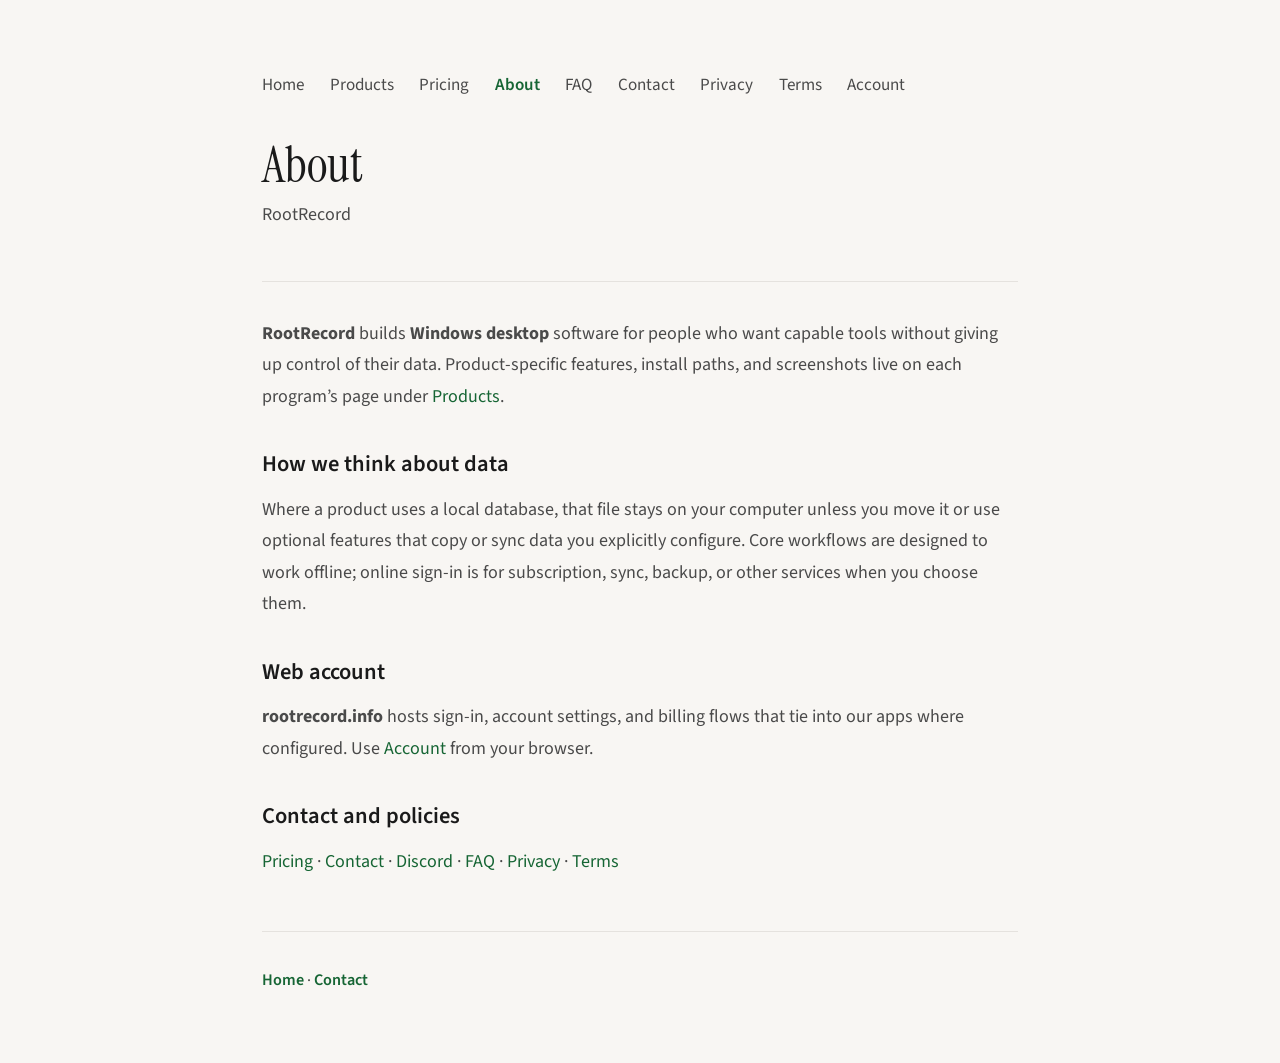
==== about.html @ 9704c674 "Initial commit: Root Record marketing website Made-with: Cursor" ====
﻿<!DOCTYPE html>
<html lang="en">
<head>
  <meta charset="UTF-8">
  <meta name="viewport" content="width=device-width, initial-scale=1.0">
  <title>About — RootRecord</title>
  <meta name="description" content="About RootRecord: local-first Windows desktop software, optional cloud, and rootrecord.info account services.">
  <link rel="preconnect" href="https://fonts.googleapis.com">
  <link rel="preconnect" href="https://fonts.gstatic.com" crossorigin>
  <link href="https://fonts.googleapis.com/css2?family=Instrument+Serif:ital@0;1&family=Source+Sans+3:ital,wght@0,400;0,600;1,400&display=swap" rel="stylesheet">
  <link rel="stylesheet" href="/styles.css">
</head>
<body>
  <div class="page">
    <nav>
      <a href="/">Home</a>
      <a href="/products.html">Products</a>
      <a href="/pricing.html">Pricing</a>
      <a href="/about.html" aria-current="page">About</a>
      <a href="/faq.html">FAQ</a>
      <a href="/contact.html">Contact</a>
      <a href="/privacy.html">Privacy</a>
      <a href="/terms.html">Terms</a>
      <a href="/account.html">Account</a>
    </nav>

    <header>
      <h1>About</h1>
      <p class="tagline">RootRecord</p>
    </header>

    <main>
      <p><strong>RootRecord</strong> builds <strong>Windows desktop</strong> software for people who want capable tools without giving up control of their data. Product-specific features, install paths, and screenshots live on each program’s page under <a href="/products.html">Products</a>.</p>

      <h2>How we think about data</h2>
      <p>Where a product uses a local database, that file stays on your computer unless you move it or use optional features that copy or sync data you explicitly configure. Core workflows are designed to work offline; online sign-in is for subscription, sync, backup, or other services when you choose them.</p>

      <h2>Web account</h2>
      <p><strong>rootrecord.info</strong> hosts sign-in, account settings, and billing flows that tie into our apps where configured. Use <a href="/account.html">Account</a> from your browser.</p>

      <h2>Contact and policies</h2>
      <p><a href="/pricing.html">Pricing</a> · <a href="/contact.html">Contact</a> · <a href="https://discord.gg/CPaDYuFkU" target="_blank" rel="noopener">Discord</a> · <a href="/faq.html">FAQ</a> · <a href="/privacy.html">Privacy</a> · <a href="/terms.html">Terms</a></p>
    </main>

    <footer>
      <a href="/">Home</a> · <a href="/contact.html">Contact</a>
    </footer>
  </div>
</body>
</html>
---- styles.css ----
:root {
  --bg: #f8f6f3;
  --text: #1a1a1a;
  --text-soft: #4a4a4a;
  --accent: #166534;
  --accent-light: #22c55e;
  --line: #e5e2de;
}

* {
  box-sizing: border-box;
}

html {
  font-size: 18px;
  -webkit-font-smoothing: antialiased;
}

body {
  font-family: "Source Sans 3", system-ui, sans-serif;
  background: var(--bg);
  color: var(--text);
  margin: 0;
  min-height: 100vh;
  padding: clamp(2rem, 8vw, 4rem);
}

.page {
  max-width: 42rem;
  margin: 0 auto;
  min-height: 100vh;
  display: flex;
  flex-direction: column;
}

nav {
  margin-bottom: 2rem;
  font-size: 0.95rem;
}

nav a {
  color: var(--text-soft);
  text-decoration: none;
  margin-right: 1.25rem;
}

nav a:hover {
  color: var(--accent);
}

.banner {
  background: var(--accent);
  color: white;
  padding: 1.25rem 1.5rem;
  margin-bottom: 2rem;
  border-radius: 8px;
  font-size: 1.1rem;
  font-weight: 600;
  text-align: center;
}

.banner p {
  margin: 0;
  color: inherit;
}

/* Future: .banner will hold sign in / create account / my account buttons */

header {
  padding-bottom: 2rem;
  border-bottom: 1px solid var(--line);
}

h1 {
  font-family: "Instrument Serif", Georgia, serif;
  font-size: clamp(2rem, 5vw, 2.75rem);
  font-weight: 400;
  margin: 0;
  color: var(--text);
}

.tagline {
  font-size: 1rem;
  color: var(--text-soft);
  margin-top: 0.25rem;
}

main {
  flex: 1;
  padding-top: 2rem;
}

main p, main li {
  font-size: 1rem;
  line-height: 1.75;
  color: var(--text-soft);
  margin: 0 0 1rem;
}

main p:last-child {
  margin-bottom: 0;
}

main ul {
  padding-left: 1.5rem;
  margin: 0 0 1.5rem;
}

main li {
  margin-bottom: 0.5rem;
}

main h2 {
  font-size: 1.25rem;
  font-weight: 600;
  color: var(--text);
  margin: 2rem 0 0.75rem;
}

main h2:first-child {
  margin-top: 0;
}

main h3 {
  font-size: 1.1rem;
  font-weight: 600;
  color: var(--text);
  margin: 1.5rem 0 0.5rem;
}

main a {
  color: var(--accent);
  text-decoration: none;
}

main a:hover {
  color: var(--accent-light);
  text-decoration: underline;
}

main code {
  background: var(--line);
  padding: 0.15rem 0.4rem;
  border-radius: 4px;
  font-size: 0.9em;
}

.highlight {
  color: var(--text);
  font-weight: 600;
}

.lead {
  font-size: 1.05rem;
  color: var(--text-soft);
  margin-bottom: 1.5rem;
}

.card-grid {
  display: grid;
  gap: 1.5rem;
  margin: 2rem 0;
}

@media (min-width: 640px) {
  .card-grid {
    grid-template-columns: 1fr 1fr;
    gap: 1.25rem;
  }
}

.card {
  border: 1px solid var(--line);
  border-radius: 10px;
  padding: 1.25rem 1.35rem;
  background: #fff;
  box-shadow: 0 1px 2px rgba(0, 0, 0, 0.04);
}

.card-hero {
  border-color: var(--accent);
  box-shadow: 0 2px 8px rgba(22, 101, 52, 0.12);
}

.card h2 {
  margin-top: 0;
  font-size: 1.15rem;
}

.card p:last-child {
  margin-bottom: 0;
}

.cta-row {
  display: flex;
  flex-wrap: wrap;
  gap: 0.5rem;
  margin-top: 1rem !important;
  margin-bottom: 0 !important;
}

.btn {
  display: inline-block;
  padding: 0.5rem 1rem;
  border-radius: 6px;
  font-weight: 600;
  font-size: 0.95rem;
  text-decoration: none;
  background: var(--accent);
  color: #fff !important;
  border: none;
}

.btn:hover {
  background: var(--accent-light);
  color: #fff !important;
  text-decoration: none;
}

.btn-secondary {
  background: #fff;
  color: var(--accent) !important;
  border: 2px solid var(--accent);
}

.btn-secondary:hover {
  background: var(--bg);
  color: var(--accent) !important;
  text-decoration: none;
}

/* Optional bright CTA (e.g. external partner links) */
.btn-store {
  background: #0078d4;
  color: #fff !important;
}

.btn-store:hover {
  background: #106ebe;
  color: #fff !important;
}

main .btn:hover {
  text-decoration: none;
}

.note {
  font-size: 0.92rem;
  color: var(--text-soft);
  margin-top: 1rem !important;
  margin-bottom: 0 !important;
}

footer {
  margin-top: 3rem;
  padding-top: 2rem;
  border-top: 1px solid var(--line);
  font-size: 0.9rem;
  color: var(--text-soft);
}

footer a {
  color: var(--accent);
  text-decoration: none;
  font-weight: 600;
}

footer a:hover {
  color: var(--accent-light);
  text-decoration: underline;
}

/* Account portal */
.status {
  min-height: 1.25rem;
  margin-bottom: 1rem;
  font-size: 0.95rem;
}

.status-err {
  color: #b91c1c;
}

.status-warn {
  color: #a16207;
}

.status-ok {
  color: var(--accent);
}

.stack-form {
  display: flex;
  flex-direction: column;
  gap: 0.75rem;
  max-width: 22rem;
  margin-bottom: 2rem;
}

.stack-form label {
  display: flex;
  flex-direction: column;
  gap: 0.35rem;
  font-weight: 600;
  font-size: 0.92rem;
}

.stack-form input {
  font: inherit;
  padding: 0.45rem 0.55rem;
  border: 1px solid var(--line);
  border-radius: 6px;
  background: #fff;
}

.account-grid {
  margin: 1rem 0 1.5rem;
}

.account-row {
  display: grid;
  grid-template-columns: 10rem 1fr;
  gap: 0.5rem 1rem;
  padding: 0.35rem 0;
  border-bottom: 1px solid var(--line);
  font-size: 0.95rem;
}

.account-k {
  color: var(--text-soft);
  font-weight: 600;
}

.account-v {
  word-break: break-all;
}

nav a[aria-current="page"] {
  color: var(--accent);
  font-weight: 600;
}

.breadcrumb {
  font-size: 0.9rem;
  color: var(--text-soft);
  margin: 0 0 0.75rem;
}

.breadcrumb a {
  color: var(--accent);
  text-decoration: none;
  font-weight: 600;
}

.breadcrumb a:hover {
  text-decoration: underline;
}

ul.product-cards {
  list-style: none;
  padding: 0;
  margin: 1.5rem 0 0;
  display: grid;
  gap: 1rem;
}

@media (min-width: 36rem) {
  ul.product-cards {
    grid-template-columns: 1fr 1fr;
  }
}

.product-card {
  display: flex;
  flex-direction: column;
  gap: 0.5rem;
  height: 100%;
  padding: 1.25rem 1.35rem;
  border: 1px solid var(--line);
  border-radius: 8px;
  background: #fff;
  text-decoration: none;
  color: inherit;
  box-shadow: 0 1px 2px rgba(0, 0, 0, 0.04);
  transition: border-color 0.15s ease, box-shadow 0.15s ease;
}

.product-card:hover {
  border-color: var(--accent-light);
  box-shadow: 0 4px 14px rgba(22, 101, 52, 0.12);
  text-decoration: none;
}

a.product-card,
a.product-card:hover {
  color: inherit;
}

.product-card-title {
  font-family: "Instrument Serif", Georgia, serif;
  font-size: 1.35rem;
  font-weight: 400;
  color: var(--text);
}

.product-card-desc {
  font-size: 0.98rem;
  line-height: 1.6;
  color: var(--text-soft);
  flex: 1;
}

.product-card-cta {
  font-size: 0.92rem;
  font-weight: 600;
  color: var(--accent);
  margin-top: 0.25rem;
}

main a.product-card .product-card-title {
  color: var(--text);
}

main a.product-card .product-card-desc {
  color: var(--text-soft);
}

.pricing-grid {
  display: grid;
  gap: 1.25rem;
  margin: 1.75rem 0 2rem;
}

@media (min-width: 48rem) {
  .pricing-grid {
    grid-template-columns: repeat(3, 1fr);
    align-items: stretch;
  }
}

.pricing-card h2 {
  margin-top: 0;
  font-family: "Instrument Serif", Georgia, serif;
  font-weight: 400;
  font-size: 1.5rem;
  color: var(--text);
}

.pricing-price {
  font-size: 1.35rem;
  margin: 0.5rem 0 1rem;
  color: var(--text);
}

.pricing-per {
  font-size: 1rem;
  font-weight: 400;
  color: var(--text-soft);
}

.pricing-card-featured {
  border-color: var(--accent);
  box-shadow: 0 0 0 1px rgba(22, 101, 52, 0.12);
}
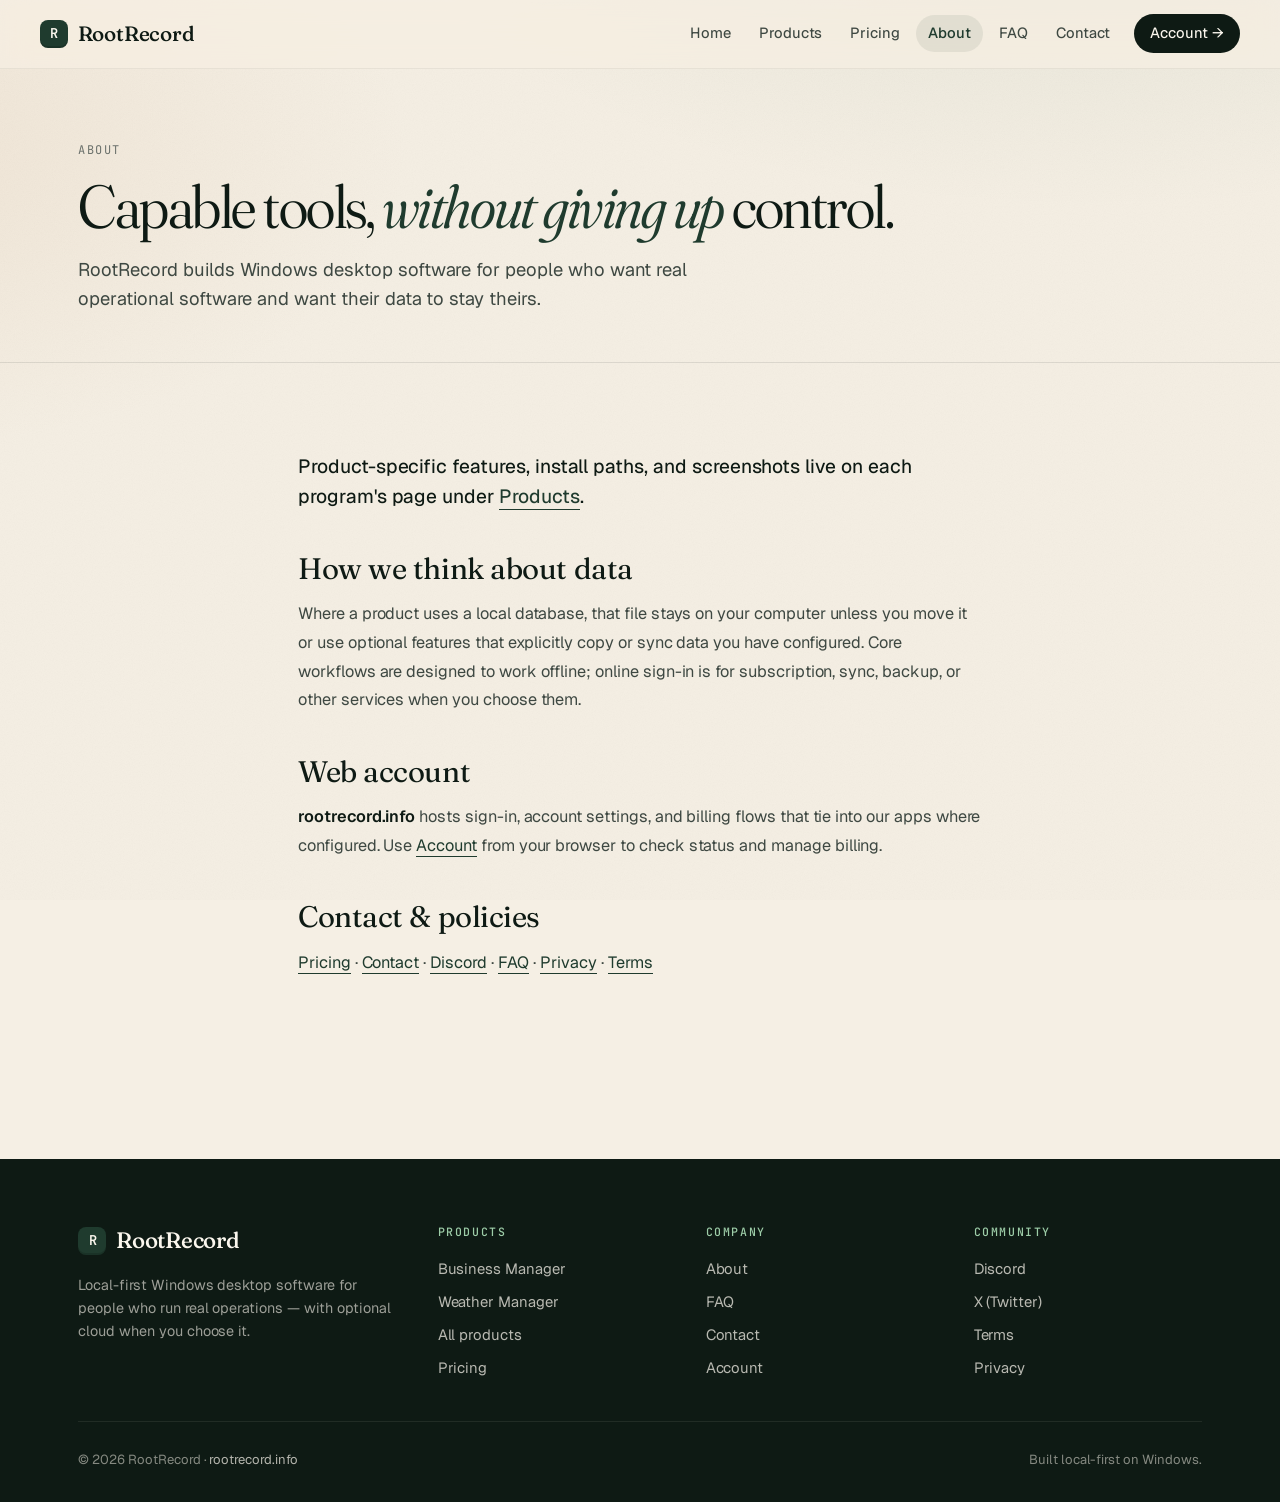
==== commit e6a75ad3: "auto-commit for 39a6867d-e22f-42f5-8e70-38e77617980d" ====
--- a/about.html
+++ b/about.html
@@ -1,4 +1,4 @@
-﻿<!DOCTYPE html>
+<!DOCTYPE html>
 <html lang="en">
 <head>
   <meta charset="UTF-8">
@@ -7,44 +7,72 @@
   <meta name="description" content="About RootRecord: local-first Windows desktop software, optional cloud, and rootrecord.info account services.">
   <link rel="preconnect" href="https://fonts.googleapis.com">
   <link rel="preconnect" href="https://fonts.gstatic.com" crossorigin>
-  <link href="https://fonts.googleapis.com/css2?family=Instrument+Serif:ital@0;1&family=Source+Sans+3:ital,wght@0,400;0,600;1,400&display=swap" rel="stylesheet">
+  <link href="https://fonts.googleapis.com/css2?family=Fraunces:ital,opsz,wght,SOFT@0,9..144,300..600,30..100;1,9..144,300..600,30..100&family=Geist:wght@400;450;500;600&family=JetBrains+Mono:wght@400;500&display=swap" rel="stylesheet">
   <link rel="stylesheet" href="/styles.css">
 </head>
 <body>
-  <div class="page">
-    <nav>
-      <a href="/">Home</a>
-      <a href="/products.html">Products</a>
-      <a href="/pricing.html">Pricing</a>
-      <a href="/about.html" aria-current="page">About</a>
-      <a href="/faq.html">FAQ</a>
-      <a href="/contact.html">Contact</a>
-      <a href="/privacy.html">Privacy</a>
-      <a href="/terms.html">Terms</a>
-      <a href="/account.html">Account</a>
-    </nav>
-
-    <header>
-      <h1>About</h1>
-      <p class="tagline">RootRecord</p>
+  <div class="site">
+    <header class="site-header">
+      <div class="container site-header-inner">
+        <a class="brand" href="/"><span class="brand-mark">R</span>RootRecord</a>
+        <button class="nav-toggle" type="button" aria-label="Toggle navigation" aria-expanded="false" onclick="document.querySelector('.site-nav').classList.toggle('is-open');this.setAttribute('aria-expanded', this.getAttribute('aria-expanded')==='true'?'false':'true');">Menu</button>
+        <nav class="site-nav">
+          <a href="/">Home</a>
+          <a href="/products.html">Products</a>
+          <a href="/pricing.html">Pricing</a>
+          <a href="/about.html" aria-current="page">About</a>
+          <a href="/faq.html">FAQ</a>
+          <a href="/contact.html">Contact</a>
+          <a href="/account.html" class="nav-cta">Account →</a>
+        </nav>
+      </div>
     </header>
 
-    <main>
-      <p><strong>RootRecord</strong> builds <strong>Windows desktop</strong> software for people who want capable tools without giving up control of their data. Product-specific features, install paths, and screenshots live on each program’s page under <a href="/products.html">Products</a>.</p>
+    <main class="site-main">
+      <section class="page-header">
+        <div class="container">
+          <div class="page-header-inner">
+            <p class="breadcrumb">About</p>
+            <h1 class="page-title">Capable tools, <em>without giving up</em> control.</h1>
+            <p class="page-lead">RootRecord builds Windows desktop software for people who want real operational software and want their data to stay theirs.</p>
+          </div>
+        </div>
+      </section>
 
-      <h2>How we think about data</h2>
-      <p>Where a product uses a local database, that file stays on your computer unless you move it or use optional features that copy or sync data you explicitly configure. Core workflows are designed to work offline; online sign-in is for subscription, sync, backup, or other services when you choose them.</p>
+      <section class="section">
+        <div class="container-narrow prose">
+          <p class="lead">Product-specific features, install paths, and screenshots live on each program's page under <a href="/products.html">Products</a>.</p>
 
-      <h2>Web account</h2>
-      <p><strong>rootrecord.info</strong> hosts sign-in, account settings, and billing flows that tie into our apps where configured. Use <a href="/account.html">Account</a> from your browser.</p>
+          <h2>How we think about data</h2>
+          <p>Where a product uses a local database, that file stays on your computer unless you move it or use optional features that explicitly copy or sync data you have configured. Core workflows are designed to work offline; online sign-in is for subscription, sync, backup, or other services when you choose them.</p>
 
-      <h2>Contact and policies</h2>
-      <p><a href="/pricing.html">Pricing</a> · <a href="/contact.html">Contact</a> · <a href="https://discord.gg/CPaDYuFkU" target="_blank" rel="noopener">Discord</a> · <a href="/faq.html">FAQ</a> · <a href="/privacy.html">Privacy</a> · <a href="/terms.html">Terms</a></p>
+          <h2>Web account</h2>
+          <p><strong>rootrecord.info</strong> hosts sign-in, account settings, and billing flows that tie into our apps where configured. Use <a href="/account.html">Account</a> from your browser to check status and manage billing.</p>
+
+          <h2>Contact &amp; policies</h2>
+          <p><a href="/pricing.html">Pricing</a> · <a href="/contact.html">Contact</a> · <a href="https://discord.gg/CPaDYuFkU" target="_blank" rel="noopener">Discord</a> · <a href="/faq.html">FAQ</a> · <a href="/privacy.html">Privacy</a> · <a href="/terms.html">Terms</a></p>
+        </div>
+      </section>
     </main>
 
-    <footer>
-      <a href="/">Home</a> · <a href="/contact.html">Contact</a>
+    <footer class="site-footer">
+      <div class="container">
+        <div class="footer-grid">
+          <div class="footer-brand">
+            <a class="brand" href="/"><span class="brand-mark">R</span>RootRecord</a>
+            <p>Local-first Windows desktop software for people who run real operations — with optional cloud when you choose it.</p>
+          </div>
+          <div class="footer-col"><h4>Products</h4><ul><li><a href="/rootrecord-business-manager.html">Business Manager</a></li><li><a href="/rootrecord-weather-manager.html">Weather Manager</a></li><li><a href="/products.html">All products</a></li><li><a href="/pricing.html">Pricing</a></li></ul></div>
+          <div class="footer-col"><h4>Company</h4><ul><li><a href="/about.html">About</a></li><li><a href="/faq.html">FAQ</a></li><li><a href="/contact.html">Contact</a></li><li><a href="/account.html">Account</a></li></ul></div>
+          <div class="footer-col"><h4>Community</h4><ul><li><a href="https://discord.gg/CPaDYuFkU" target="_blank" rel="noopener">Discord</a></li><li><a href="https://x.com/RootRecord" target="_blank" rel="noopener">X (Twitter)</a></li><li><a href="/terms.html">Terms</a></li><li><a href="/privacy.html">Privacy</a></li></ul></div>
+        </div>
+        <div class="footer-bottom">
+          <span>© <span id="yr">2026</span> RootRecord · <a href="https://rootrecord.info/">rootrecord.info</a></span>
+          <span>Built local-first on Windows.</span>
+        </div>
+      </div>
     </footer>
   </div>
+  <script>document.getElementById('yr').textContent=new Date().getFullYear();</script>
 </body>
 </html>
--- a/styles.css
+++ b/styles.css
@@ -1,464 +1,1476 @@
+/* ==========================================================================
+   RootRecord — Modern Design System
+   Editorial + premium SaaS aesthetic. Warm cream + deep forest green.
+   ========================================================================== */
+
 :root {
-  --bg: #f8f6f3;
-  --text: #1a1a1a;
-  --text-soft: #4a4a4a;
-  --accent: #166534;
-  --accent-light: #22c55e;
-  --line: #e5e2de;
-}
-
-* {
-  box-sizing: border-box;
-}
+  /* Palette */
+  --paper: #F5EFE4;
+  --paper-2: #FBF7EE;
+  --paper-3: #EFE7D7;
+  --ink: #0E1A14;
+  --ink-soft: #3E4842;
+  --ink-muted: #6B716C;
+  --moss: #1F3B2E;
+  --moss-deep: #11251C;
+  --moss-bright: #4A7B5D;
+  --moss-glow: #9DCDA8;
+  --sand: #C89B6F;
+  --terracotta: #C4572A;
+  --line: rgba(14, 26, 20, 0.10);
+  --line-soft: rgba(14, 26, 20, 0.06);
+
+  /* Depth */
+  --shadow-xs: 0 1px 2px rgba(14, 26, 20, 0.04);
+  --shadow-sm: 0 2px 6px rgba(14, 26, 20, 0.06), 0 1px 2px rgba(14, 26, 20, 0.04);
+  --shadow-md: 0 10px 30px -12px rgba(14, 26, 20, 0.18), 0 2px 6px rgba(14, 26, 20, 0.06);
+  --shadow-lg: 0 30px 60px -20px rgba(14, 26, 20, 0.25), 0 8px 20px -8px rgba(14, 26, 20, 0.10);
+
+  /* Radius */
+  --r-sm: 6px;
+  --r-md: 10px;
+  --r-lg: 16px;
+  --r-xl: 22px;
+  --r-pill: 999px;
+
+  /* Type */
+  --font-display: "Fraunces", "Instrument Serif", Georgia, "Times New Roman", serif;
+  --font-sans: "Geist", "Inter", -apple-system, BlinkMacSystemFont, "Segoe UI", system-ui, sans-serif;
+  --font-mono: "JetBrains Mono", "SF Mono", Menlo, Consolas, monospace;
+
+  /* Motion */
+  --ease-out: cubic-bezier(0.16, 1, 0.3, 1);
+  --ease-in-out: cubic-bezier(0.65, 0, 0.35, 1);
+}
+
+*, *::before, *::after { box-sizing: border-box; }
 
 html {
-  font-size: 18px;
+  font-size: 16px;
   -webkit-font-smoothing: antialiased;
+  -moz-osx-font-smoothing: grayscale;
+  scroll-behavior: smooth;
+  text-rendering: optimizeLegibility;
 }
 
 body {
-  font-family: "Source Sans 3", system-ui, sans-serif;
-  background: var(--bg);
-  color: var(--text);
   margin: 0;
+  font-family: var(--font-sans);
+  font-feature-settings: "ss01", "cv11";
+  color: var(--ink);
+  background: var(--paper);
+  background-image:
+    radial-gradient(1200px 600px at 85% -10%, rgba(74, 123, 93, 0.10), transparent 60%),
+    radial-gradient(900px 500px at -10% 10%, rgba(200, 155, 111, 0.12), transparent 60%);
   min-height: 100vh;
-  padding: clamp(2rem, 8vw, 4rem);
-}
-
-.page {
-  max-width: 42rem;
+  line-height: 1.55;
+  letter-spacing: -0.003em;
+  overflow-x: hidden;
+}
+
+/* Grain overlay */
+body::before {
+  content: "";
+  position: fixed;
+  inset: 0;
+  pointer-events: none;
+  z-index: 1;
+  opacity: 0.35;
+  mix-blend-mode: multiply;
+  background-image: url("data:image/svg+xml;utf8,<svg xmlns='http://www.w3.org/2000/svg' width='180' height='180'><filter id='n'><feTurbulence type='fractalNoise' baseFrequency='0.9' numOctaves='2' stitchTiles='stitch'/><feColorMatrix values='0 0 0 0 0.08  0 0 0 0 0.10  0 0 0 0 0.08  0 0 0 0.08 0'/></filter><rect width='100%' height='100%' filter='url(%23n)'/></svg>");
+}
+
+::selection { background: var(--moss); color: var(--paper-2); }
+
+/* Links (default reading) */
+a { color: inherit; }
+
+/* ============================================== LAYOUT */
+
+.site {
+  position: relative;
+  z-index: 2;
+  min-height: 100vh;
+  display: flex;
+  flex-direction: column;
+}
+
+.container {
+  width: 100%;
+  max-width: 1200px;
   margin: 0 auto;
-  min-height: 100vh;
-  display: flex;
-  flex-direction: column;
-}
-
-nav {
+  padding: 0 clamp(1.25rem, 3vw, 2.5rem);
+}
+
+.container-narrow {
+  width: 100%;
+  max-width: 760px;
+  margin: 0 auto;
+  padding: 0 clamp(1.25rem, 3vw, 2rem);
+}
+
+/* ============================================== HEADER / NAV */
+
+.site-header {
+  position: sticky;
+  top: 0;
+  z-index: 30;
+  background: rgba(245, 239, 228, 0.72);
+  backdrop-filter: saturate(140%) blur(14px);
+  -webkit-backdrop-filter: saturate(140%) blur(14px);
+  border-bottom: 1px solid var(--line-soft);
+}
+
+.site-header-inner {
+  display: flex;
+  align-items: center;
+  justify-content: space-between;
+  gap: 2rem;
+  padding: 0.9rem 0;
+}
+
+.brand {
+  display: inline-flex;
+  align-items: center;
+  gap: 0.6rem;
+  text-decoration: none;
+  color: var(--ink);
+  font-family: var(--font-display);
+  font-size: 1.3rem;
+  font-weight: 500;
+  letter-spacing: -0.01em;
+  font-variation-settings: "opsz" 20, "SOFT" 40;
+}
+
+.brand-mark {
+  width: 28px;
+  height: 28px;
+  border-radius: 8px;
+  background: var(--moss);
+  color: var(--paper-2);
+  display: grid;
+  place-items: center;
+  font-family: var(--font-mono);
+  font-size: 0.85rem;
+  font-weight: 600;
+  box-shadow: inset 0 -2px 0 rgba(0,0,0,0.15);
+  transition: transform .3s var(--ease-out), background .3s ease;
+}
+
+.brand:hover .brand-mark {
+  transform: rotate(-6deg) scale(1.05);
+  background: var(--moss-deep);
+}
+
+.site-nav {
+  display: flex;
+  align-items: center;
+  gap: 0.25rem;
+  flex-wrap: wrap;
+}
+
+.site-nav a {
+  position: relative;
+  color: var(--ink-soft);
+  text-decoration: none;
+  font-size: 0.92rem;
+  font-weight: 450;
+  padding: 0.45rem 0.75rem;
+  border-radius: var(--r-pill);
+  transition: color .2s ease, background .2s ease;
+}
+
+.site-nav a:hover { color: var(--ink); background: rgba(14, 26, 20, 0.04); }
+
+.site-nav a[aria-current="page"] {
+  color: var(--moss);
+  background: rgba(31, 59, 46, 0.08);
+  font-weight: 500;
+}
+
+.nav-cta {
+  margin-left: 0.5rem;
+  padding: 0.5rem 1rem !important;
+  background: var(--ink) !important;
+  color: var(--paper-2) !important;
+  border-radius: var(--r-pill);
+}
+
+.nav-cta:hover { background: var(--moss) !important; color: var(--paper-2) !important; }
+
+.nav-toggle {
+  display: none;
+  background: transparent;
+  border: 1px solid var(--line);
+  border-radius: var(--r-pill);
+  padding: 0.45rem 0.9rem;
+  font-family: var(--font-sans);
+  font-size: 0.85rem;
+  cursor: pointer;
+  color: var(--ink);
+}
+
+@media (max-width: 880px) {
+  .site-nav { display: none; }
+  .site-nav.is-open {
+    display: flex;
+    flex-direction: column;
+    align-items: stretch;
+    position: absolute;
+    left: 1rem; right: 1rem; top: calc(100% + 0.25rem);
+    background: var(--paper-2);
+    border: 1px solid var(--line);
+    border-radius: var(--r-lg);
+    padding: 0.75rem;
+    box-shadow: var(--shadow-md);
+    gap: 0.15rem;
+  }
+  .nav-toggle { display: inline-flex; align-items: center; gap: 0.4rem; }
+}
+
+/* ============================================== MAIN */
+
+.site-main { flex: 1; position: relative; }
+
+section { position: relative; }
+
+/* ============================================== HERO (home) */
+
+.hero {
+  padding: clamp(3.5rem, 9vw, 7rem) 0 clamp(3rem, 7vw, 5rem);
+  position: relative;
+}
+
+.hero-grid {
+  display: grid;
+  grid-template-columns: minmax(0, 1.15fr) minmax(0, 1fr);
+  gap: clamp(2rem, 5vw, 4rem);
+  align-items: center;
+}
+
+@media (max-width: 980px) {
+  .hero-grid { grid-template-columns: 1fr; }
+}
+
+.eyebrow {
+  display: inline-flex;
+  align-items: center;
+  gap: 0.5rem;
+  font-family: var(--font-mono);
+  font-size: 0.72rem;
+  font-weight: 500;
+  text-transform: uppercase;
+  letter-spacing: 0.12em;
+  color: var(--moss);
+  background: rgba(31, 59, 46, 0.08);
+  padding: 0.4rem 0.8rem;
+  border-radius: var(--r-pill);
+  border: 1px solid rgba(31, 59, 46, 0.15);
+  margin-bottom: 1.5rem;
+}
+
+.eyebrow::before {
+  content: "";
+  width: 6px; height: 6px; border-radius: 50%;
+  background: var(--moss-bright);
+  box-shadow: 0 0 0 3px rgba(74, 123, 93, 0.25);
+  animation: pulse 2.4s ease-in-out infinite;
+}
+
+@keyframes pulse {
+  0%, 100% { box-shadow: 0 0 0 3px rgba(74, 123, 93, 0.25); }
+  50% { box-shadow: 0 0 0 6px rgba(74, 123, 93, 0.08); }
+}
+
+.hero-title {
+  font-family: var(--font-display);
+  font-weight: 350;
+  font-size: clamp(2.5rem, 6vw, 4.75rem);
+  line-height: 1.02;
+  letter-spacing: -0.025em;
+  margin: 0 0 1.25rem;
+  color: var(--ink);
+  font-variation-settings: "opsz" 144, "SOFT" 30;
+}
+
+.hero-title em {
+  font-style: italic;
+  color: var(--moss);
+  font-variation-settings: "opsz" 144, "SOFT" 100;
+}
+
+.hero-lead {
+  font-size: clamp(1.05rem, 1.4vw, 1.2rem);
+  color: var(--ink-soft);
+  line-height: 1.6;
+  max-width: 38ch;
+  margin: 0 0 2rem;
+}
+
+.hero-ctas {
+  display: flex;
+  flex-wrap: wrap;
+  gap: 0.75rem;
+  align-items: center;
   margin-bottom: 2rem;
-  font-size: 0.95rem;
-}
-
-nav a {
-  color: var(--text-soft);
-  text-decoration: none;
-  margin-right: 1.25rem;
-}
-
-nav a:hover {
-  color: var(--accent);
-}
-
-.banner {
-  background: var(--accent);
-  color: white;
-  padding: 1.25rem 1.5rem;
-  margin-bottom: 2rem;
-  border-radius: 8px;
-  font-size: 1.1rem;
-  font-weight: 600;
-  text-align: center;
-}
-
-.banner p {
-  margin: 0;
-  color: inherit;
-}
-
-/* Future: .banner will hold sign in / create account / my account buttons */
-
-header {
-  padding-bottom: 2rem;
-  border-bottom: 1px solid var(--line);
-}
-
-h1 {
-  font-family: "Instrument Serif", Georgia, serif;
-  font-size: clamp(2rem, 5vw, 2.75rem);
-  font-weight: 400;
-  margin: 0;
-  color: var(--text);
-}
-
-.tagline {
-  font-size: 1rem;
-  color: var(--text-soft);
-  margin-top: 0.25rem;
-}
-
-main {
-  flex: 1;
-  padding-top: 2rem;
-}
-
-main p, main li {
-  font-size: 1rem;
-  line-height: 1.75;
-  color: var(--text-soft);
-  margin: 0 0 1rem;
-}
-
-main p:last-child {
-  margin-bottom: 0;
-}
-
-main ul {
-  padding-left: 1.5rem;
-  margin: 0 0 1.5rem;
-}
-
-main li {
-  margin-bottom: 0.5rem;
-}
-
-main h2 {
-  font-size: 1.25rem;
-  font-weight: 600;
-  color: var(--text);
-  margin: 2rem 0 0.75rem;
-}
-
-main h2:first-child {
-  margin-top: 0;
-}
-
-main h3 {
-  font-size: 1.1rem;
-  font-weight: 600;
-  color: var(--text);
-  margin: 1.5rem 0 0.5rem;
-}
-
-main a {
-  color: var(--accent);
-  text-decoration: none;
-}
-
-main a:hover {
-  color: var(--accent-light);
-  text-decoration: underline;
-}
-
-main code {
-  background: var(--line);
-  padding: 0.15rem 0.4rem;
-  border-radius: 4px;
-  font-size: 0.9em;
-}
-
-.highlight {
-  color: var(--text);
-  font-weight: 600;
-}
-
-.lead {
-  font-size: 1.05rem;
-  color: var(--text-soft);
-  margin-bottom: 1.5rem;
-}
-
-.card-grid {
-  display: grid;
+}
+
+.hero-meta {
+  display: flex;
+  flex-wrap: wrap;
   gap: 1.5rem;
-  margin: 2rem 0;
-}
-
-@media (min-width: 640px) {
-  .card-grid {
-    grid-template-columns: 1fr 1fr;
-    gap: 1.25rem;
-  }
-}
-
-.card {
-  border: 1px solid var(--line);
-  border-radius: 10px;
-  padding: 1.25rem 1.35rem;
-  background: #fff;
-  box-shadow: 0 1px 2px rgba(0, 0, 0, 0.04);
-}
-
-.card-hero {
-  border-color: var(--accent);
-  box-shadow: 0 2px 8px rgba(22, 101, 52, 0.12);
-}
-
-.card h2 {
-  margin-top: 0;
-  font-size: 1.15rem;
-}
-
-.card p:last-child {
-  margin-bottom: 0;
-}
-
-.cta-row {
-  display: flex;
-  flex-wrap: wrap;
-  gap: 0.5rem;
-  margin-top: 1rem !important;
-  margin-bottom: 0 !important;
-}
-
-.btn {
-  display: inline-block;
-  padding: 0.5rem 1rem;
-  border-radius: 6px;
-  font-weight: 600;
-  font-size: 0.95rem;
-  text-decoration: none;
-  background: var(--accent);
-  color: #fff !important;
-  border: none;
-}
-
-.btn:hover {
-  background: var(--accent-light);
-  color: #fff !important;
-  text-decoration: none;
-}
-
-.btn-secondary {
-  background: #fff;
-  color: var(--accent) !important;
-  border: 2px solid var(--accent);
-}
-
-.btn-secondary:hover {
-  background: var(--bg);
-  color: var(--accent) !important;
-  text-decoration: none;
-}
-
-/* Optional bright CTA (e.g. external partner links) */
-.btn-store {
-  background: #0078d4;
-  color: #fff !important;
-}
-
-.btn-store:hover {
-  background: #106ebe;
-  color: #fff !important;
-}
-
-main .btn:hover {
-  text-decoration: none;
-}
-
-.note {
-  font-size: 0.92rem;
-  color: var(--text-soft);
-  margin-top: 1rem !important;
-  margin-bottom: 0 !important;
-}
-
-footer {
-  margin-top: 3rem;
+  font-size: 0.85rem;
+  color: var(--ink-muted);
+  margin-top: 2rem;
   padding-top: 2rem;
   border-top: 1px solid var(--line);
+}
+
+.hero-meta-item {
+  display: inline-flex;
+  align-items: center;
+  gap: 0.4rem;
+}
+
+.hero-meta-item::before {
+  content: "";
+  width: 6px; height: 6px;
+  background: var(--moss-bright);
+  border-radius: 50%;
+  flex-shrink: 0;
+}
+
+/* Hero visual — fake "app window" illustration */
+.hero-visual {
+  position: relative;
+  aspect-ratio: 4 / 3.2;
+  border-radius: var(--r-xl);
+  background: linear-gradient(145deg, var(--moss-deep) 0%, var(--moss) 55%, #2a4f3d 100%);
+  box-shadow: var(--shadow-lg);
+  padding: 14px;
+  overflow: hidden;
+  transform: perspective(1200px) rotateY(-6deg) rotateX(4deg);
+  transition: transform .7s var(--ease-out);
+}
+
+.hero-visual:hover { transform: perspective(1200px) rotateY(-2deg) rotateX(1deg); }
+
+.hero-visual::before {
+  content: "";
+  position: absolute;
+  inset: 0;
+  background:
+    radial-gradient(400px 200px at 80% 0%, rgba(157, 205, 168, 0.22), transparent 70%),
+    linear-gradient(180deg, rgba(255,255,255,0.06), transparent 30%);
+  pointer-events: none;
+}
+
+.app-window {
+  position: relative;
+  height: 100%;
+  background: var(--paper-2);
+  border-radius: calc(var(--r-xl) - 8px);
+  overflow: hidden;
+  display: flex;
+  flex-direction: column;
+  box-shadow: 0 2px 0 rgba(255,255,255,0.08) inset, 0 -1px 0 rgba(0,0,0,0.12) inset;
+}
+
+.app-chrome {
+  display: flex;
+  align-items: center;
+  gap: 0.4rem;
+  padding: 0.65rem 0.85rem;
+  background: var(--paper-3);
+  border-bottom: 1px solid var(--line);
+}
+
+.app-dot {
+  width: 10px; height: 10px; border-radius: 50%;
+  background: var(--ink-muted);
+  opacity: 0.45;
+}
+
+.app-dot:nth-child(1) { background: #E67E52; opacity: 0.7; }
+.app-dot:nth-child(2) { background: #D4B567; opacity: 0.7; }
+.app-dot:nth-child(3) { background: var(--moss-bright); opacity: 0.8; }
+
+.app-title {
+  margin-left: 0.6rem;
+  font-family: var(--font-mono);
+  font-size: 0.72rem;
+  color: var(--ink-muted);
+  letter-spacing: 0.02em;
+}
+
+.app-body {
+  flex: 1;
+  display: grid;
+  grid-template-columns: 140px 1fr;
+  min-height: 0;
+}
+
+.app-side {
+  background: var(--paper-3);
+  padding: 0.9rem 0.7rem;
+  border-right: 1px solid var(--line);
+  display: flex;
+  flex-direction: column;
+  gap: 0.45rem;
+  font-size: 0.78rem;
+}
+
+.app-side-item {
+  padding: 0.35rem 0.55rem;
+  color: var(--ink-soft);
+  border-radius: 6px;
+  display: flex;
+  align-items: center;
+  gap: 0.5rem;
+}
+
+.app-side-item.is-active {
+  background: var(--moss);
+  color: var(--paper-2);
+}
+
+.app-side-item::before {
+  content: "";
+  width: 12px; height: 12px;
+  border-radius: 3px;
+  background: currentColor;
+  opacity: 0.25;
+}
+
+.app-main {
+  padding: 1rem 1.1rem;
+  display: flex;
+  flex-direction: column;
+  gap: 0.8rem;
+}
+
+.app-kpi-row {
+  display: grid;
+  grid-template-columns: repeat(3, 1fr);
+  gap: 0.6rem;
+}
+
+.app-kpi {
+  padding: 0.6rem 0.7rem;
+  background: var(--paper);
+  border-radius: 8px;
+  border: 1px solid var(--line);
+}
+
+.app-kpi-label {
+  font-family: var(--font-mono);
+  font-size: 0.6rem;
+  color: var(--ink-muted);
+  text-transform: uppercase;
+  letter-spacing: 0.08em;
+}
+
+.app-kpi-value {
+  font-family: var(--font-display);
+  font-size: 1.15rem;
+  font-weight: 400;
+  color: var(--ink);
+  margin-top: 0.1rem;
+}
+
+.app-chart {
+  flex: 1;
+  position: relative;
+  background: linear-gradient(180deg, var(--paper-2), var(--paper));
+  border-radius: 8px;
+  border: 1px solid var(--line);
+  padding: 0.5rem;
+  display: flex;
+  align-items: end;
+  gap: 4px;
+  min-height: 80px;
+}
+
+.bar {
+  flex: 1;
+  background: linear-gradient(180deg, var(--moss-bright), var(--moss));
+  border-radius: 3px 3px 0 0;
+  opacity: 0.85;
+  transition: height .6s var(--ease-out);
+}
+
+/* Floating badge on hero visual */
+.hero-badge {
+  position: absolute;
+  left: -18px;
+  bottom: 18px;
+  background: var(--paper-2);
+  border: 1px solid var(--line);
+  border-radius: var(--r-md);
+  padding: 0.7rem 0.95rem;
+  box-shadow: var(--shadow-md);
+  display: flex;
+  align-items: center;
+  gap: 0.65rem;
+  font-size: 0.82rem;
+  transform: rotate(-3deg);
+}
+
+.hero-badge-icon {
+  width: 30px; height: 30px;
+  border-radius: 8px;
+  background: var(--moss);
+  color: var(--paper-2);
+  display: grid; place-items: center;
+  font-family: var(--font-mono);
+  font-weight: 600;
   font-size: 0.9rem;
-  color: var(--text-soft);
-}
-
-footer a {
-  color: var(--accent);
+}
+
+.hero-badge strong { color: var(--ink); display: block; font-weight: 500; }
+.hero-badge span { color: var(--ink-muted); font-size: 0.72rem; }
+
+/* ============================================== BUTTONS */
+
+.btn {
+  display: inline-flex;
+  align-items: center;
+  justify-content: center;
+  gap: 0.45rem;
+  padding: 0.75rem 1.35rem;
+  font-family: var(--font-sans);
+  font-size: 0.95rem;
+  font-weight: 500;
+  letter-spacing: -0.005em;
   text-decoration: none;
+  border: 1px solid transparent;
+  border-radius: var(--r-pill);
+  cursor: pointer;
+  transition: transform .25s var(--ease-out), background .25s ease, color .25s ease, box-shadow .25s ease, border-color .25s ease;
+  position: relative;
+}
+
+.btn-primary {
+  background: var(--ink);
+  color: var(--paper-2);
+  box-shadow: 0 1px 0 rgba(255,255,255,0.15) inset, 0 6px 20px -8px rgba(14, 26, 20, 0.5);
+}
+
+.btn-primary:hover {
+  background: var(--moss);
+  transform: translateY(-1px);
+  box-shadow: 0 1px 0 rgba(255,255,255,0.15) inset, 0 10px 28px -10px rgba(31, 59, 46, 0.6);
+}
+
+.btn-secondary {
+  background: transparent;
+  color: var(--ink);
+  border-color: var(--line);
+}
+
+.btn-secondary:hover {
+  background: var(--paper-2);
+  border-color: var(--ink);
+  transform: translateY(-1px);
+}
+
+.btn-moss {
+  background: var(--moss);
+  color: var(--paper-2);
+}
+
+.btn-moss:hover { background: var(--moss-deep); transform: translateY(-1px); }
+
+.btn-ghost {
+  background: transparent;
+  color: var(--moss);
+  padding: 0.5rem 0.75rem;
+}
+
+.btn-ghost:hover { color: var(--ink); }
+
+.btn-arrow::after {
+  content: "→";
+  display: inline-block;
+  transition: transform .3s var(--ease-out);
+}
+
+.btn-arrow:hover::after { transform: translateX(4px); }
+
+.btn-block { width: 100%; }
+
+/* ============================================== SECTION PATTERNS */
+
+.section {
+  padding: clamp(3rem, 7vw, 6rem) 0;
+  position: relative;
+}
+
+.section-header {
+  max-width: 680px;
+  margin: 0 0 clamp(2rem, 4vw, 3.5rem);
+}
+
+.section-header.is-centered {
+  margin-left: auto;
+  margin-right: auto;
+  text-align: center;
+}
+
+.section-kicker {
+  font-family: var(--font-mono);
+  font-size: 0.72rem;
+  text-transform: uppercase;
+  letter-spacing: 0.14em;
+  color: var(--moss);
+  margin-bottom: 0.85rem;
+  font-weight: 500;
+}
+
+.section-title {
+  font-family: var(--font-display);
+  font-weight: 350;
+  font-size: clamp(2rem, 3.8vw, 3.1rem);
+  line-height: 1.08;
+  letter-spacing: -0.02em;
+  margin: 0 0 1rem;
+  color: var(--ink);
+  font-variation-settings: "opsz" 144, "SOFT" 50;
+}
+
+.section-title em { font-style: italic; color: var(--moss); }
+
+.section-lead {
+  font-size: 1.08rem;
+  color: var(--ink-soft);
+  line-height: 1.6;
+  margin: 0;
+  max-width: 60ch;
+}
+
+.is-centered .section-lead { margin-left: auto; margin-right: auto; }
+
+/* ============================================== FEATURE GRID */
+
+.features {
+  display: grid;
+  grid-template-columns: repeat(auto-fit, minmax(260px, 1fr));
+  gap: 1.25rem;
+}
+
+.feature {
+  padding: 1.75rem;
+  background: var(--paper-2);
+  border: 1px solid var(--line);
+  border-radius: var(--r-lg);
+  transition: transform .35s var(--ease-out), border-color .3s ease, box-shadow .35s ease;
+  position: relative;
+  overflow: hidden;
+}
+
+.feature::after {
+  content: "";
+  position: absolute;
+  inset: auto -30% -60% auto;
+  width: 200px; height: 200px;
+  border-radius: 50%;
+  background: radial-gradient(closest-side, rgba(74, 123, 93, 0.10), transparent 70%);
+  opacity: 0;
+  transition: opacity .4s ease;
+  pointer-events: none;
+}
+
+.feature:hover {
+  transform: translateY(-4px);
+  border-color: var(--moss-bright);
+  box-shadow: var(--shadow-md);
+}
+
+.feature:hover::after { opacity: 1; }
+
+.feature-icon {
+  width: 44px; height: 44px;
+  border-radius: 12px;
+  background: var(--ink);
+  color: var(--moss-glow);
+  display: grid; place-items: center;
+  margin-bottom: 1.2rem;
+  font-family: var(--font-mono);
   font-weight: 600;
-}
-
-footer a:hover {
-  color: var(--accent-light);
-  text-decoration: underline;
-}
-
-/* Account portal */
+  font-size: 1rem;
+  box-shadow: inset 0 -2px 0 rgba(0,0,0,0.25);
+}
+
+.feature h3 {
+  font-family: var(--font-display);
+  font-size: 1.3rem;
+  font-weight: 450;
+  letter-spacing: -0.01em;
+  margin: 0 0 0.5rem;
+  color: var(--ink);
+}
+
+.feature p {
+  margin: 0;
+  color: var(--ink-soft);
+  font-size: 0.95rem;
+  line-height: 1.6;
+}
+
+/* ============================================== PRODUCT CARDS */
+
+.products-grid {
+  display: grid;
+  grid-template-columns: repeat(auto-fit, minmax(320px, 1fr));
+  gap: 1.5rem;
+  list-style: none;
+  padding: 0;
+  margin: 0;
+}
+
+.product-card {
+  display: flex;
+  flex-direction: column;
+  gap: 1rem;
+  padding: 2rem;
+  background: var(--paper-2);
+  border: 1px solid var(--line);
+  border-radius: var(--r-lg);
+  text-decoration: none;
+  color: inherit;
+  position: relative;
+  overflow: hidden;
+  transition: transform .4s var(--ease-out), border-color .3s ease, box-shadow .4s ease;
+}
+
+.product-card::before {
+  content: "";
+  position: absolute;
+  top: 0; right: 0;
+  width: 140px; height: 140px;
+  background: radial-gradient(closest-side, rgba(31, 59, 46, 0.15), transparent 70%);
+  transform: translate(40%, -40%);
+  transition: transform .5s var(--ease-out);
+}
+
+.product-card:hover {
+  transform: translateY(-4px);
+  border-color: var(--moss);
+  box-shadow: var(--shadow-md);
+}
+
+.product-card:hover::before { transform: translate(20%, -20%); }
+
+.product-card-tag {
+  font-family: var(--font-mono);
+  font-size: 0.7rem;
+  text-transform: uppercase;
+  letter-spacing: 0.1em;
+  color: var(--moss);
+  font-weight: 500;
+}
+
+.product-card-title {
+  font-family: var(--font-display);
+  font-size: clamp(1.5rem, 2.4vw, 1.9rem);
+  font-weight: 400;
+  letter-spacing: -0.015em;
+  color: var(--ink);
+  margin: 0;
+  line-height: 1.1;
+}
+
+.product-card-desc {
+  font-size: 1rem;
+  color: var(--ink-soft);
+  line-height: 1.6;
+  margin: 0;
+  flex: 1;
+}
+
+.product-card-cta {
+  display: inline-flex;
+  align-items: center;
+  gap: 0.45rem;
+  color: var(--moss);
+  font-weight: 500;
+  font-size: 0.92rem;
+  margin-top: 0.5rem;
+}
+
+.product-card-cta::after {
+  content: "→";
+  transition: transform .3s var(--ease-out);
+}
+
+.product-card:hover .product-card-cta::after { transform: translateX(4px); }
+
+/* ============================================== PRICING */
+
+.pricing-grid {
+  display: grid;
+  grid-template-columns: repeat(auto-fit, minmax(280px, 1fr));
+  gap: 1.25rem;
+  align-items: stretch;
+}
+
+.price-card {
+  display: flex;
+  flex-direction: column;
+  padding: 2rem;
+  background: var(--paper-2);
+  border: 1px solid var(--line);
+  border-radius: var(--r-lg);
+  position: relative;
+  transition: transform .3s var(--ease-out), box-shadow .3s ease;
+}
+
+.price-card:hover { transform: translateY(-3px); box-shadow: var(--shadow-md); }
+
+.price-card.is-featured {
+  background: var(--ink);
+  color: var(--paper-2);
+  border-color: var(--ink);
+  box-shadow: var(--shadow-lg);
+  transform: translateY(-6px);
+}
+
+.price-card.is-featured:hover { transform: translateY(-9px); }
+
+.price-card.is-featured .price-amount { color: var(--paper-2); }
+.price-card.is-featured .price-per { color: rgba(251, 247, 238, 0.65); }
+.price-card.is-featured .price-feature-list li { color: rgba(251, 247, 238, 0.85); }
+.price-card.is-featured .price-note { color: rgba(251, 247, 238, 0.55); }
+
+.price-card-tag {
+  display: inline-flex;
+  align-items: center;
+  gap: 0.35rem;
+  background: var(--moss-bright);
+  color: var(--paper-2);
+  font-family: var(--font-mono);
+  font-size: 0.7rem;
+  text-transform: uppercase;
+  letter-spacing: 0.1em;
+  font-weight: 500;
+  padding: 0.3rem 0.7rem;
+  border-radius: var(--r-pill);
+  position: absolute;
+  top: -11px;
+  left: 2rem;
+}
+
+.price-name {
+  font-family: var(--font-display);
+  font-size: 1.6rem;
+  font-weight: 400;
+  margin: 0 0 0.25rem;
+  letter-spacing: -0.01em;
+}
+
+.price-desc {
+  font-size: 0.9rem;
+  color: var(--ink-muted);
+  margin: 0 0 1.5rem;
+  min-height: 2.5em;
+}
+
+.price-card.is-featured .price-desc { color: rgba(251, 247, 238, 0.7); }
+
+.price-amount-row {
+  display: flex;
+  align-items: baseline;
+  gap: 0.4rem;
+  margin-bottom: 1.5rem;
+  padding-bottom: 1.5rem;
+  border-bottom: 1px solid var(--line);
+}
+
+.price-card.is-featured .price-amount-row { border-color: rgba(251, 247, 238, 0.15); }
+
+.price-amount {
+  font-family: var(--font-display);
+  font-weight: 350;
+  font-size: 3rem;
+  line-height: 1;
+  color: var(--ink);
+  letter-spacing: -0.02em;
+}
+
+.price-per {
+  font-size: 0.9rem;
+  color: var(--ink-muted);
+  font-weight: 450;
+}
+
+.price-feature-list {
+  list-style: none;
+  padding: 0;
+  margin: 0 0 1.75rem;
+  display: flex;
+  flex-direction: column;
+  gap: 0.6rem;
+  flex: 1;
+}
+
+.price-feature-list li {
+  position: relative;
+  padding-left: 1.6rem;
+  font-size: 0.93rem;
+  color: var(--ink-soft);
+  line-height: 1.5;
+}
+
+.price-feature-list li::before {
+  content: "";
+  position: absolute;
+  left: 0; top: 0.35rem;
+  width: 14px; height: 14px;
+  border-radius: 50%;
+  background: var(--moss-bright);
+  background-image: url("data:image/svg+xml;utf8,<svg xmlns='http://www.w3.org/2000/svg' viewBox='0 0 16 16' fill='none' stroke='%23FBF7EE' stroke-width='2.5' stroke-linecap='round' stroke-linejoin='round'><polyline points='3.5 8.5 6.5 11.5 12.5 5'/></svg>");
+  background-size: contain;
+}
+
+.price-note {
+  font-size: 0.82rem;
+  color: var(--ink-muted);
+  margin: 1rem 0 0;
+  line-height: 1.5;
+}
+
+/* ============================================== GENERAL CONTENT (long-form) */
+
+.prose { max-width: 68ch; }
+
+.prose-center { max-width: 68ch; margin: 0 auto; }
+
+.prose h2 {
+  font-family: var(--font-display);
+  font-weight: 400;
+  font-size: clamp(1.5rem, 2.4vw, 1.85rem);
+  letter-spacing: -0.015em;
+  color: var(--ink);
+  margin: 2.5rem 0 0.9rem;
+  line-height: 1.15;
+}
+
+.prose h3 {
+  font-family: var(--font-display);
+  font-weight: 450;
+  font-size: 1.22rem;
+  color: var(--ink);
+  margin: 1.75rem 0 0.5rem;
+}
+
+.prose h2:first-child, .prose h3:first-child { margin-top: 0; }
+
+.prose p, .prose li {
+  font-size: 1.02rem;
+  line-height: 1.75;
+  color: var(--ink-soft);
+  margin: 0 0 1rem;
+}
+
+.prose strong { color: var(--ink); font-weight: 600; }
+
+.prose ul, .prose ol { padding-left: 1.4rem; margin: 0 0 1.25rem; }
+.prose li { margin-bottom: 0.4rem; }
+
+.prose a {
+  color: var(--moss);
+  text-decoration: none;
+  background-image: linear-gradient(currentColor, currentColor);
+  background-size: 100% 1px;
+  background-repeat: no-repeat;
+  background-position: 0 100%;
+  transition: color .2s ease, background-size .3s var(--ease-out);
+  padding-bottom: 1px;
+}
+
+.prose a:hover { color: var(--ink); }
+
+.prose code {
+  font-family: var(--font-mono);
+  font-size: 0.88em;
+  background: var(--paper-3);
+  padding: 0.14rem 0.4rem;
+  border-radius: 4px;
+  border: 1px solid var(--line-soft);
+}
+
+.prose .lead {
+  font-size: 1.2rem;
+  color: var(--ink);
+  line-height: 1.55;
+  margin-bottom: 2rem;
+  font-weight: 450;
+}
+
+/* ============================================== PAGE HEADER (internal) */
+
+.page-header {
+  padding: clamp(3rem, 6vw, 4.5rem) 0 clamp(2rem, 4vw, 3rem);
+  border-bottom: 1px solid var(--line);
+  position: relative;
+}
+
+.page-header-inner { max-width: 820px; }
+
+.breadcrumb {
+  font-family: var(--font-mono);
+  font-size: 0.75rem;
+  text-transform: uppercase;
+  letter-spacing: 0.12em;
+  color: var(--ink-muted);
+  margin: 0 0 1rem;
+}
+
+.breadcrumb a {
+  color: var(--moss);
+  text-decoration: none;
+  font-weight: 500;
+}
+
+.breadcrumb a:hover { color: var(--ink); }
+
+.page-title {
+  font-family: var(--font-display);
+  font-weight: 350;
+  font-size: clamp(2.2rem, 5vw, 3.8rem);
+  line-height: 1.05;
+  letter-spacing: -0.025em;
+  margin: 0 0 1rem;
+  color: var(--ink);
+  font-variation-settings: "opsz" 144, "SOFT" 40;
+}
+
+.page-title em { font-style: italic; color: var(--moss); }
+
+.page-lead {
+  font-size: 1.15rem;
+  color: var(--ink-soft);
+  line-height: 1.6;
+  max-width: 56ch;
+  margin: 0;
+}
+
+/* ============================================== CALLOUT / CARDS */
+
+.callout {
+  padding: 1.75rem;
+  background: var(--paper-2);
+  border: 1px solid var(--line);
+  border-radius: var(--r-lg);
+  margin: 2rem 0;
+}
+
+.callout-hero {
+  background: linear-gradient(145deg, var(--ink) 0%, var(--moss-deep) 100%);
+  color: var(--paper-2);
+  border: none;
+  box-shadow: var(--shadow-md);
+  position: relative;
+  overflow: hidden;
+}
+
+.callout-hero::after {
+  content: "";
+  position: absolute;
+  inset: auto -10% -40% auto;
+  width: 260px; height: 260px;
+  background: radial-gradient(closest-side, rgba(157, 205, 168, 0.25), transparent 70%);
+  pointer-events: none;
+}
+
+.callout-hero h2, .callout-hero h3 { color: var(--paper-2); }
+.callout-hero p { color: rgba(251, 247, 238, 0.8); }
+.callout-hero code {
+  background: rgba(251, 247, 238, 0.08);
+  border-color: rgba(251, 247, 238, 0.12);
+  color: var(--paper-2);
+}
+.callout-hero a { color: var(--moss-glow); }
+.callout-hero a:hover { color: var(--paper-2); }
+
+.cta-row {
+  display: flex;
+  flex-wrap: wrap;
+  gap: 0.75rem;
+  margin: 1.25rem 0 0;
+  align-items: center;
+}
+
+/* ============================================== CTA BIG (home) */
+
+.cta-band {
+  margin: clamp(3rem, 6vw, 5rem) 0 0;
+  padding: clamp(3rem, 6vw, 5rem);
+  background: var(--ink);
+  color: var(--paper-2);
+  border-radius: var(--r-xl);
+  position: relative;
+  overflow: hidden;
+  text-align: center;
+}
+
+.cta-band::before {
+  content: "";
+  position: absolute;
+  inset: 0;
+  background:
+    radial-gradient(600px 300px at 20% 0%, rgba(74, 123, 93, 0.25), transparent 70%),
+    radial-gradient(500px 400px at 100% 100%, rgba(200, 155, 111, 0.15), transparent 70%);
+  pointer-events: none;
+}
+
+.cta-band-title {
+  position: relative;
+  font-family: var(--font-display);
+  font-weight: 350;
+  font-size: clamp(1.8rem, 3.5vw, 2.8rem);
+  line-height: 1.08;
+  letter-spacing: -0.02em;
+  margin: 0 0 1rem;
+  color: var(--paper-2);
+  font-variation-settings: "opsz" 144, "SOFT" 80;
+}
+
+.cta-band-title em { font-style: italic; color: var(--moss-glow); }
+
+.cta-band-lead {
+  position: relative;
+  color: rgba(251, 247, 238, 0.7);
+  font-size: 1.05rem;
+  line-height: 1.6;
+  max-width: 52ch;
+  margin: 0 auto 2rem;
+}
+
+.cta-band .cta-row {
+  position: relative;
+  justify-content: center;
+}
+
+.cta-band .btn-primary {
+  background: var(--paper-2);
+  color: var(--ink);
+}
+
+.cta-band .btn-primary:hover {
+  background: var(--moss-glow);
+  color: var(--ink);
+}
+
+.cta-band .btn-secondary {
+  background: transparent;
+  color: var(--paper-2);
+  border-color: rgba(251, 247, 238, 0.25);
+}
+
+.cta-band .btn-secondary:hover {
+  background: rgba(251, 247, 238, 0.08);
+  border-color: var(--paper-2);
+}
+
+/* ============================================== PRINCIPLES (home row) */
+
+.principles {
+  display: grid;
+  grid-template-columns: repeat(auto-fit, minmax(240px, 1fr));
+  gap: 1.25rem;
+  padding: 2rem 0;
+  border-top: 1px solid var(--line);
+  border-bottom: 1px solid var(--line);
+  margin: clamp(3rem, 5vw, 4rem) 0;
+}
+
+.principle {
+  padding: 0.5rem 0;
+}
+
+.principle-num {
+  font-family: var(--font-mono);
+  font-size: 0.72rem;
+  color: var(--moss);
+  letter-spacing: 0.1em;
+  text-transform: uppercase;
+  margin-bottom: 0.5rem;
+}
+
+.principle h3 {
+  font-family: var(--font-display);
+  font-size: 1.2rem;
+  font-weight: 450;
+  margin: 0 0 0.45rem;
+  color: var(--ink);
+}
+
+.principle p {
+  margin: 0;
+  color: var(--ink-soft);
+  font-size: 0.93rem;
+  line-height: 1.55;
+}
+
+/* ============================================== FAQ ACCORDION style */
+
+.faq-list {
+  display: flex;
+  flex-direction: column;
+  gap: 0.5rem;
+}
+
+.faq-item {
+  border: 1px solid var(--line);
+  border-radius: var(--r-md);
+  padding: 1.25rem 1.5rem;
+  background: var(--paper-2);
+  transition: border-color .25s ease, background .25s ease;
+}
+
+.faq-item:hover { border-color: var(--moss-bright); }
+
+.faq-item h3 {
+  font-family: var(--font-display);
+  font-size: 1.1rem;
+  font-weight: 450;
+  margin: 0 0 0.5rem;
+  color: var(--ink);
+}
+
+.faq-item p {
+  font-size: 0.97rem;
+  color: var(--ink-soft);
+  line-height: 1.65;
+  margin: 0 0 0.5rem;
+}
+.faq-item p:last-child { margin-bottom: 0; }
+
+.faq-section-title {
+  font-family: var(--font-mono);
+  font-size: 0.72rem;
+  text-transform: uppercase;
+  letter-spacing: 0.14em;
+  color: var(--moss);
+  font-weight: 500;
+  margin: 2.5rem 0 1rem;
+}
+
+.faq-section-title:first-child { margin-top: 0; }
+
+/* ============================================== ACCOUNT PAGE */
+
+.account-wrap {
+  max-width: 520px;
+  margin: 0 auto;
+  padding: clamp(2rem, 4vw, 3rem) 0 clamp(3rem, 5vw, 4rem);
+}
+
 .status {
-  min-height: 1.25rem;
-  margin-bottom: 1rem;
-  font-size: 0.95rem;
-}
-
-.status-err {
-  color: #b91c1c;
-}
-
-.status-warn {
-  color: #a16207;
-}
-
-.status-ok {
-  color: var(--accent);
+  min-height: 1.4rem;
+  margin: 0 0 1rem;
+  font-size: 0.92rem;
+  color: var(--ink-muted);
+}
+
+.status-err { color: #B5442A; }
+.status-warn { color: #B07B1F; }
+.status-ok { color: var(--moss-bright); }
+
+.card-plain {
+  padding: 2rem;
+  background: var(--paper-2);
+  border: 1px solid var(--line);
+  border-radius: var(--r-lg);
+  box-shadow: var(--shadow-sm);
+}
+
+.card-plain h2 {
+  font-family: var(--font-display);
+  font-weight: 400;
+  font-size: 1.4rem;
+  letter-spacing: -0.01em;
+  margin: 1.5rem 0 0.9rem;
+  color: var(--ink);
+}
+
+.card-plain h2:first-child { margin-top: 0; }
+
+.card-plain .lead {
+  color: var(--ink-soft);
+  font-size: 1rem;
+  margin: 0 0 1.5rem;
+  line-height: 1.6;
 }
 
 .stack-form {
   display: flex;
   flex-direction: column;
-  gap: 0.75rem;
-  max-width: 22rem;
-  margin-bottom: 2rem;
+  gap: 0.9rem;
+  margin-bottom: 1.5rem;
 }
 
 .stack-form label {
   display: flex;
   flex-direction: column;
   gap: 0.35rem;
-  font-weight: 600;
-  font-size: 0.92rem;
+  font-size: 0.85rem;
+  font-weight: 500;
+  color: var(--ink);
 }
 
 .stack-form input {
   font: inherit;
-  padding: 0.45rem 0.55rem;
+  font-size: 0.95rem;
+  padding: 0.7rem 0.9rem;
   border: 1px solid var(--line);
-  border-radius: 6px;
-  background: #fff;
-}
-
-.account-grid {
-  margin: 1rem 0 1.5rem;
-}
+  border-radius: var(--r-md);
+  background: var(--paper);
+  color: var(--ink);
+  transition: border-color .2s ease, box-shadow .2s ease;
+}
+
+.stack-form input:focus {
+  outline: none;
+  border-color: var(--moss);
+  box-shadow: 0 0 0 3px rgba(31, 59, 46, 0.12);
+}
+
+.stack-form button { align-self: flex-start; }
+
+.account-grid { margin: 0 0 1.5rem; }
 
 .account-row {
   display: grid;
   grid-template-columns: 10rem 1fr;
   gap: 0.5rem 1rem;
-  padding: 0.35rem 0;
-  border-bottom: 1px solid var(--line);
-  font-size: 0.95rem;
-}
+  padding: 0.7rem 0;
+  border-bottom: 1px solid var(--line-soft);
+  font-size: 0.93rem;
+}
+
+.account-row:last-child { border-bottom: none; }
 
 .account-k {
-  color: var(--text-soft);
-  font-weight: 600;
-}
-
-.account-v {
-  word-break: break-all;
-}
-
-nav a[aria-current="page"] {
-  color: var(--accent);
-  font-weight: 600;
-}
-
-.breadcrumb {
+  color: var(--ink-muted);
+  font-weight: 500;
+  font-size: 0.82rem;
+  text-transform: uppercase;
+  letter-spacing: 0.06em;
+}
+
+.account-v { word-break: break-word; color: var(--ink); }
+
+.note {
+  font-size: 0.85rem;
+  color: var(--ink-muted);
+  line-height: 1.55;
+  margin: 1rem 0 0;
+}
+
+/* ============================================== FOOTER */
+
+.site-footer {
+  margin-top: clamp(3rem, 6vw, 5rem);
+  padding: clamp(2.5rem, 5vw, 4rem) 0 2rem;
+  background: var(--ink);
+  color: rgba(251, 247, 238, 0.7);
+  position: relative;
+  z-index: 2;
+}
+
+.footer-grid {
+  display: grid;
+  grid-template-columns: 1.4fr 1fr 1fr 1fr;
+  gap: 2.5rem;
+  margin-bottom: 2.5rem;
+}
+
+@media (max-width: 760px) {
+  .footer-grid {
+    grid-template-columns: 1fr 1fr;
+    gap: 2rem;
+  }
+}
+
+.footer-brand .brand {
+  color: var(--paper-2);
+  font-size: 1.4rem;
+  margin-bottom: 1rem;
+}
+
+.footer-brand p {
   font-size: 0.9rem;
-  color: var(--text-soft);
-  margin: 0 0 0.75rem;
-}
-
-.breadcrumb a {
-  color: var(--accent);
-  text-decoration: none;
-  font-weight: 600;
-}
-
-.breadcrumb a:hover {
-  text-decoration: underline;
-}
-
-ul.product-cards {
+  line-height: 1.6;
+  max-width: 32ch;
+  margin: 0 0 1rem;
+  color: rgba(251, 247, 238, 0.6);
+}
+
+.footer-col h4 {
+  font-family: var(--font-mono);
+  font-size: 0.72rem;
+  text-transform: uppercase;
+  letter-spacing: 0.14em;
+  color: var(--moss-glow);
+  margin: 0 0 1rem;
+  font-weight: 500;
+}
+
+.footer-col ul {
   list-style: none;
   padding: 0;
-  margin: 1.5rem 0 0;
-  display: grid;
-  gap: 1rem;
-}
-
-@media (min-width: 36rem) {
-  ul.product-cards {
-    grid-template-columns: 1fr 1fr;
-  }
-}
-
-.product-card {
+  margin: 0;
   display: flex;
   flex-direction: column;
   gap: 0.5rem;
-  height: 100%;
-  padding: 1.25rem 1.35rem;
-  border: 1px solid var(--line);
-  border-radius: 8px;
-  background: #fff;
+}
+
+.footer-col a {
+  color: rgba(251, 247, 238, 0.72);
   text-decoration: none;
-  color: inherit;
-  box-shadow: 0 1px 2px rgba(0, 0, 0, 0.04);
-  transition: border-color 0.15s ease, box-shadow 0.15s ease;
-}
-
-.product-card:hover {
-  border-color: var(--accent-light);
-  box-shadow: 0 4px 14px rgba(22, 101, 52, 0.12);
+  font-size: 0.93rem;
+  transition: color .2s ease;
+}
+
+.footer-col a:hover { color: var(--paper-2); }
+
+.footer-bottom {
+  display: flex;
+  justify-content: space-between;
+  align-items: center;
+  flex-wrap: wrap;
+  gap: 1rem;
+  padding-top: 1.75rem;
+  border-top: 1px solid rgba(251, 247, 238, 0.08);
+  font-size: 0.82rem;
+  color: rgba(251, 247, 238, 0.5);
+}
+
+.footer-bottom a {
+  color: rgba(251, 247, 238, 0.7);
   text-decoration: none;
 }
 
-a.product-card,
-a.product-card:hover {
-  color: inherit;
-}
-
-.product-card-title {
-  font-family: "Instrument Serif", Georgia, serif;
-  font-size: 1.35rem;
-  font-weight: 400;
-  color: var(--text);
-}
-
-.product-card-desc {
-  font-size: 0.98rem;
-  line-height: 1.6;
-  color: var(--text-soft);
-  flex: 1;
-}
-
-.product-card-cta {
-  font-size: 0.92rem;
-  font-weight: 600;
-  color: var(--accent);
-  margin-top: 0.25rem;
-}
-
-main a.product-card .product-card-title {
-  color: var(--text);
-}
-
-main a.product-card .product-card-desc {
-  color: var(--text-soft);
-}
-
-.pricing-grid {
-  display: grid;
-  gap: 1.25rem;
-  margin: 1.75rem 0 2rem;
-}
-
-@media (min-width: 48rem) {
-  .pricing-grid {
-    grid-template-columns: repeat(3, 1fr);
-    align-items: stretch;
+.footer-bottom a:hover { color: var(--paper-2); }
+
+/* ============================================== MOTION (entrance) */
+
+@keyframes fadeUp {
+  from { opacity: 0; transform: translateY(14px); }
+  to { opacity: 1; transform: translateY(0); }
+}
+
+.fade-up { animation: fadeUp .7s var(--ease-out) both; }
+.fade-up.delay-1 { animation-delay: .08s; }
+.fade-up.delay-2 { animation-delay: .16s; }
+.fade-up.delay-3 { animation-delay: .24s; }
+.fade-up.delay-4 { animation-delay: .32s; }
+
+@media (prefers-reduced-motion: reduce) {
+  *, *::before, *::after {
+    animation-duration: .001ms !important;
+    transition-duration: .001ms !important;
   }
 }
-
-.pricing-card h2 {
-  margin-top: 0;
-  font-family: "Instrument Serif", Georgia, serif;
-  font-weight: 400;
-  font-size: 1.5rem;
-  color: var(--text);
-}
-
-.pricing-price {
-  font-size: 1.35rem;
-  margin: 0.5rem 0 1rem;
-  color: var(--text);
-}
-
-.pricing-per {
-  font-size: 1rem;
-  font-weight: 400;
-  color: var(--text-soft);
-}
-
-.pricing-card-featured {
-  border-color: var(--accent);
-  box-shadow: 0 0 0 1px rgba(22, 101, 52, 0.12);
-}
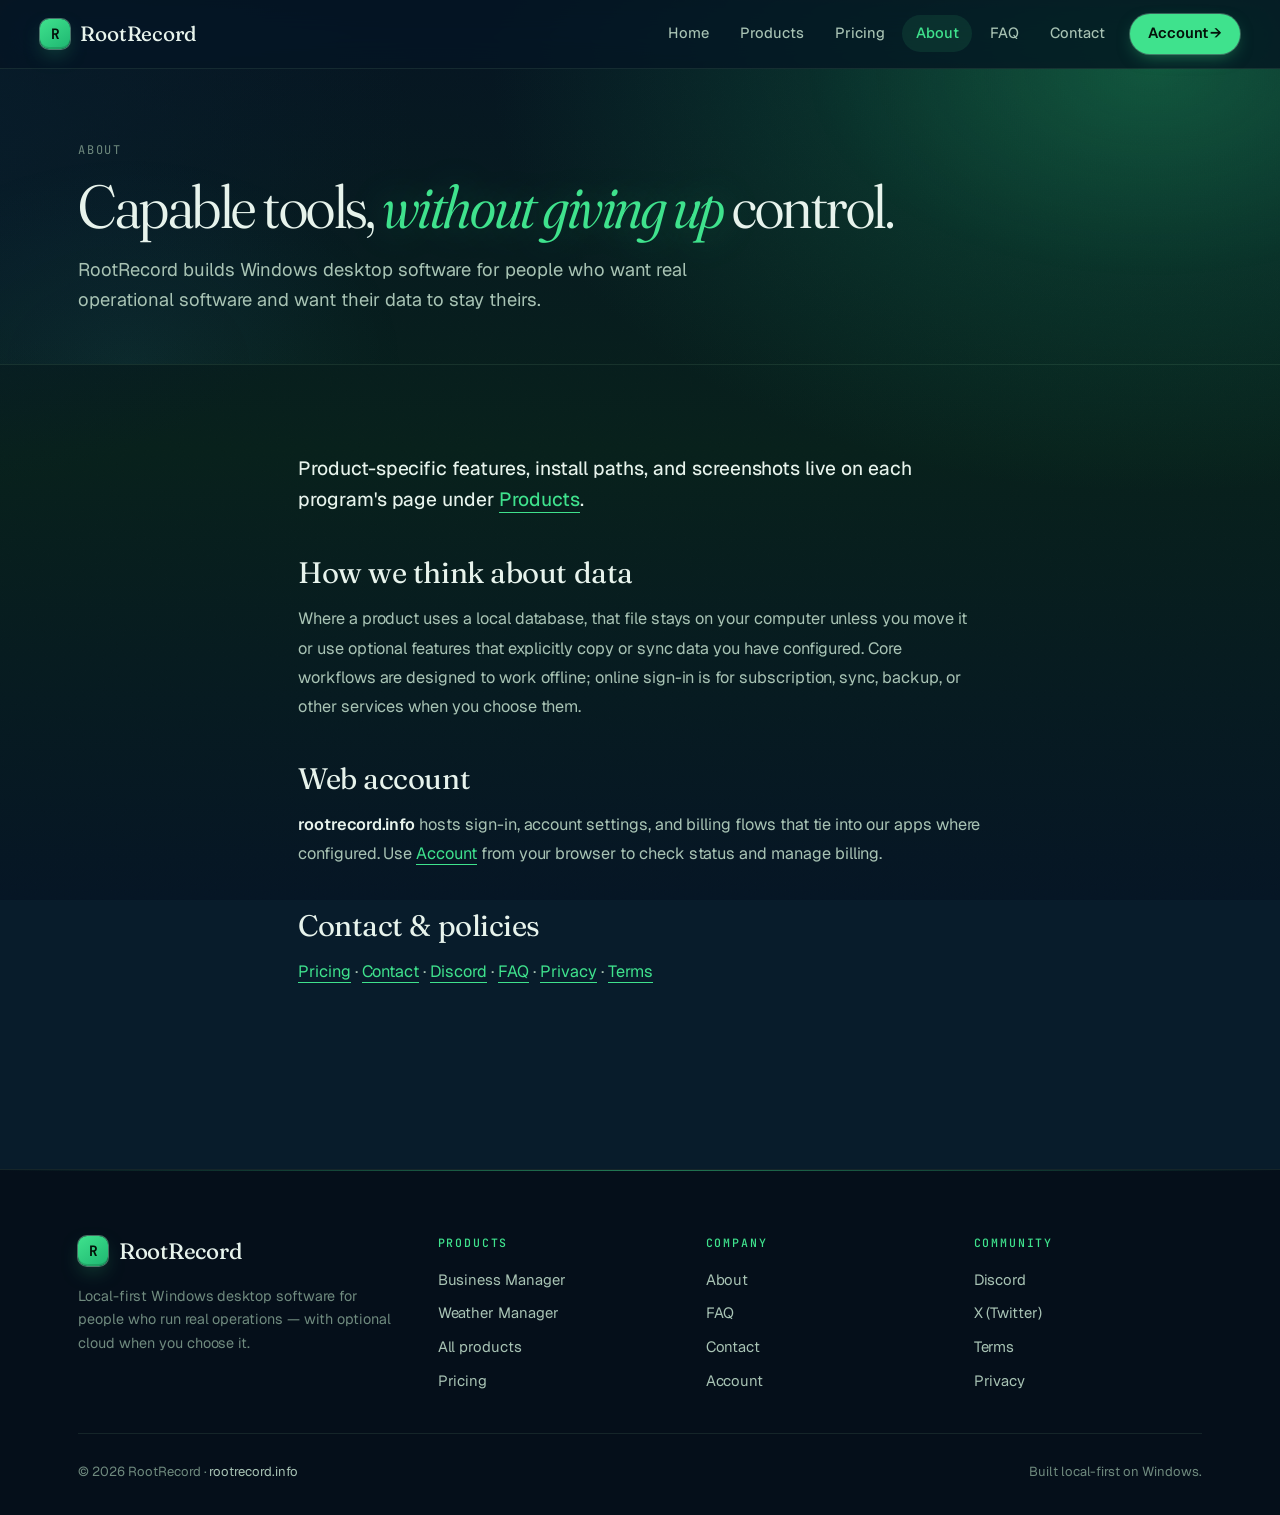
==== commit fdb397b7: "auto-commit for 37339367-e122-450a-8b88-6dbf8f4ad3ab" ====
--- a/about.html
+++ b/about.html
@@ -8,6 +8,28 @@
   <link rel="preconnect" href="https://fonts.googleapis.com">
   <link rel="preconnect" href="https://fonts.gstatic.com" crossorigin>
   <link href="https://fonts.googleapis.com/css2?family=Fraunces:ital,opsz,wght,SOFT@0,9..144,300..600,30..100;1,9..144,300..600,30..100&family=Geist:wght@400;450;500;600&family=JetBrains+Mono:wght@400;500&display=swap" rel="stylesheet">
+  <!-- Favicon -->
+  <link rel="icon" href="/favicon.ico" sizes="any">
+  <link rel="icon" type="image/png" sizes="32x32" href="/favicon-32.png">
+  <link rel="icon" type="image/png" sizes="16x16" href="/favicon-16.png">
+  <link rel="apple-touch-icon" sizes="180x180" href="/favicon-180.png">
+  <link rel="manifest" href="/site.webmanifest">
+  <meta name="theme-color" content="#081C2B">
+  <link rel="canonical" href="https://rootrecord.info/about.html">
+  <!-- Open Graph / social -->
+  <meta property="og:type" content="website">
+  <meta property="og:site_name" content="RootRecord">
+  <meta property="og:title" content="About — RootRecord">
+  <meta property="og:description" content="About RootRecord: local-first Windows desktop software, optional cloud, and rootrecord.info account services.">
+  <meta property="og:url" content="https://rootrecord.info/about.html">
+  <meta property="og:image" content="https://rootrecord.info/assets/og.jpg">
+  <meta property="og:image:width" content="1200">
+  <meta property="og:image:height" content="630">
+  <meta name="twitter:card" content="summary_large_image">
+  <meta name="twitter:site" content="@RootRecord">
+  <meta name="twitter:title" content="About — RootRecord">
+  <meta name="twitter:description" content="About RootRecord: local-first Windows desktop software, optional cloud, and rootrecord.info account services.">
+  <meta name="twitter:image" content="https://rootrecord.info/assets/og.jpg">
   <link rel="stylesheet" href="/styles.css">
 </head>
 <body>
--- a/styles.css
+++ b/styles.css
@@ -1,44 +1,52 @@
 /* ==========================================================================
-   RootRecord — Modern Design System
-   Editorial + premium SaaS aesthetic. Warm cream + deep forest green.
+   RootRecord — Dark Neon Brand System (navy + emerald + electric green)
+   Matches the brand artwork: rooted tree of circuit lines with solar / weather
+   iconography. Deep midnight → emerald gradient, neon-green + cyan accents.
    ========================================================================== */
 
 :root {
-  /* Palette */
-  --paper: #F5EFE4;
-  --paper-2: #FBF7EE;
-  --paper-3: #EFE7D7;
-  --ink: #0E1A14;
-  --ink-soft: #3E4842;
-  --ink-muted: #6B716C;
-  --moss: #1F3B2E;
-  --moss-deep: #11251C;
-  --moss-bright: #4A7B5D;
-  --moss-glow: #9DCDA8;
-  --sand: #C89B6F;
-  --terracotta: #C4572A;
-  --line: rgba(14, 26, 20, 0.10);
-  --line-soft: rgba(14, 26, 20, 0.06);
-
-  /* Depth */
-  --shadow-xs: 0 1px 2px rgba(14, 26, 20, 0.04);
-  --shadow-sm: 0 2px 6px rgba(14, 26, 20, 0.06), 0 1px 2px rgba(14, 26, 20, 0.04);
-  --shadow-md: 0 10px 30px -12px rgba(14, 26, 20, 0.18), 0 2px 6px rgba(14, 26, 20, 0.06);
-  --shadow-lg: 0 30px 60px -20px rgba(14, 26, 20, 0.25), 0 8px 20px -8px rgba(14, 26, 20, 0.10);
-
-  /* Radius */
-  --r-sm: 6px;
-  --r-md: 10px;
-  --r-lg: 16px;
-  --r-xl: 22px;
-  --r-pill: 999px;
-
-  /* Type */
+  /* Surfaces */
+  --bg-0: #050F1A;          /* deepest */
+  --bg-1: #081C2B;          /* primary navy */
+  --bg-2: #0D2F22;          /* emerald undertone */
+  --surface: #0F2232;       /* card base */
+  --surface-2: #13304A;     /* raised / hover */
+  --surface-3: #0B2B20;     /* emerald card variant */
+
+  /* Text */
+  --ink: #E7F3EC;           /* near-white with green tint */
+  --ink-soft: #A8C3B4;      /* muted body */
+  --ink-muted: #6F8A7E;     /* meta / caption */
+  --ink-dark: #04120A;      /* for placement on bright accents */
+
+  /* Accents */
+  --moss: #3FE28D;          /* ELECTRIC GREEN — primary accent */
+  --moss-deep: #0F3B2E;     /* deep emerald backdrop */
+  --moss-bright: #5AF0A0;
+  --moss-glow: #ADF5CC;
+  --cyan: #5CE1F0;          /* secondary circuit cyan */
+  --cyan-soft: #B8E6FF;     /* pale flower / ice tones */
+  --sun: #FCD34D;           /* warm sun yellow highlight */
+  --terracotta: #E89A5A;
+
+  /* Structural */
+  --line: rgba(167, 230, 178, 0.10);
+  --line-soft: rgba(167, 230, 178, 0.06);
+  --line-strong: rgba(167, 230, 178, 0.22);
+
+  /* Shadows / glows */
+  --shadow-sm: 0 2px 8px rgba(0,0,0,0.35), 0 1px 2px rgba(0,0,0,0.4);
+  --shadow-md: 0 14px 40px -16px rgba(0,0,0,0.6), 0 4px 10px -4px rgba(0,0,0,0.4);
+  --shadow-lg: 0 30px 70px -24px rgba(0,0,0,0.7), 0 8px 22px -10px rgba(0,0,0,0.5);
+  --glow-green: 0 0 0 1px rgba(63, 226, 141, 0.35), 0 8px 30px -6px rgba(63, 226, 141, 0.35);
+  --glow-cyan: 0 0 0 1px rgba(92, 225, 240, 0.3), 0 8px 30px -6px rgba(92, 225, 240, 0.3);
+
+  --r-sm: 6px; --r-md: 10px; --r-lg: 16px; --r-xl: 22px; --r-pill: 999px;
+
   --font-display: "Fraunces", "Instrument Serif", Georgia, "Times New Roman", serif;
   --font-sans: "Geist", "Inter", -apple-system, BlinkMacSystemFont, "Segoe UI", system-ui, sans-serif;
   --font-mono: "JetBrains Mono", "SF Mono", Menlo, Consolas, monospace;
 
-  /* Motion */
   --ease-out: cubic-bezier(0.16, 1, 0.3, 1);
   --ease-in-out: cubic-bezier(0.65, 0, 0.35, 1);
 }
@@ -51,6 +59,7 @@
   -moz-osx-font-smoothing: grayscale;
   scroll-behavior: smooth;
   text-rendering: optimizeLegibility;
+  background: var(--bg-0);
 }
 
 body {
@@ -58,31 +67,43 @@
   font-family: var(--font-sans);
   font-feature-settings: "ss01", "cv11";
   color: var(--ink);
-  background: var(--paper);
+  background: var(--bg-1);
   background-image:
-    radial-gradient(1200px 600px at 85% -10%, rgba(74, 123, 93, 0.10), transparent 60%),
-    radial-gradient(900px 500px at -10% 10%, rgba(200, 155, 111, 0.12), transparent 60%);
+    radial-gradient(1100px 700px at 90% 8%, rgba(15, 90, 60, 0.70), transparent 60%),
+    radial-gradient(900px 600px at -10% 15%, rgba(8, 28, 43, 0.95), transparent 60%),
+    linear-gradient(180deg, #061422 0%, #08201B 50%, #061524 100%);
+  background-attachment: fixed;
   min-height: 100vh;
   line-height: 1.55;
   letter-spacing: -0.003em;
   overflow-x: hidden;
 }
 
-/* Grain overlay */
+/* Subtle noise for premium tech feel */
 body::before {
   content: "";
   position: fixed;
   inset: 0;
   pointer-events: none;
   z-index: 1;
-  opacity: 0.35;
-  mix-blend-mode: multiply;
-  background-image: url("data:image/svg+xml;utf8,<svg xmlns='http://www.w3.org/2000/svg' width='180' height='180'><filter id='n'><feTurbulence type='fractalNoise' baseFrequency='0.9' numOctaves='2' stitchTiles='stitch'/><feColorMatrix values='0 0 0 0 0.08  0 0 0 0 0.10  0 0 0 0 0.08  0 0 0 0.08 0'/></filter><rect width='100%' height='100%' filter='url(%23n)'/></svg>");
-}
-
-::selection { background: var(--moss); color: var(--paper-2); }
-
-/* Links (default reading) */
+  opacity: 0.25;
+  mix-blend-mode: soft-light;
+  background-image: url("data:image/svg+xml;utf8,<svg xmlns='http://www.w3.org/2000/svg' width='180' height='180'><filter id='n'><feTurbulence type='fractalNoise' baseFrequency='0.85' numOctaves='2' stitchTiles='stitch'/><feColorMatrix values='0 0 0 0 1  0 0 0 0 1  0 0 0 0 1  0 0 0 0.15 0'/></filter><rect width='100%' height='100%' filter='url(%23n)'/></svg>");
+}
+
+/* Optional scanline / circuit watermark on hero area */
+.bg-circuit {
+  position: absolute;
+  inset: 0;
+  pointer-events: none;
+  opacity: 0.12;
+  background-image: url("data:image/svg+xml;utf8,<svg xmlns='http://www.w3.org/2000/svg' width='80' height='80' viewBox='0 0 80 80' fill='none' stroke='%233FE28D' stroke-width='0.6'><path d='M0 40h20v-20h20v40h40'/><path d='M40 0v20h-20v40'/><circle cx='40' cy='40' r='2' fill='%233FE28D' stroke='none'/><circle cx='20' cy='20' r='1.5' fill='%235CE1F0' stroke='none'/></svg>");
+  background-size: 80px 80px;
+  mix-blend-mode: lighten;
+}
+
+::selection { background: var(--moss); color: var(--ink-dark); }
+
 a { color: inherit; }
 
 /* ============================================== LAYOUT */
@@ -115,10 +136,10 @@
   position: sticky;
   top: 0;
   z-index: 30;
-  background: rgba(245, 239, 228, 0.72);
-  backdrop-filter: saturate(140%) blur(14px);
-  -webkit-backdrop-filter: saturate(140%) blur(14px);
-  border-bottom: 1px solid var(--line-soft);
+  background: rgba(6, 20, 34, 0.75);
+  backdrop-filter: saturate(160%) blur(16px);
+  -webkit-backdrop-filter: saturate(160%) blur(16px);
+  border-bottom: 1px solid var(--line);
 }
 
 .site-header-inner {
@@ -126,40 +147,40 @@
   align-items: center;
   justify-content: space-between;
   gap: 2rem;
-  padding: 0.9rem 0;
+  padding: 0.85rem 0;
 }
 
 .brand {
   display: inline-flex;
   align-items: center;
-  gap: 0.6rem;
+  gap: 0.65rem;
   text-decoration: none;
   color: var(--ink);
   font-family: var(--font-display);
   font-size: 1.3rem;
-  font-weight: 500;
+  font-weight: 450;
   letter-spacing: -0.01em;
   font-variation-settings: "opsz" 20, "SOFT" 40;
 }
 
 .brand-mark {
-  width: 28px;
-  height: 28px;
-  border-radius: 8px;
-  background: var(--moss);
-  color: var(--paper-2);
+  width: 30px;
+  height: 30px;
+  border-radius: 9px;
+  background: linear-gradient(145deg, var(--moss) 0%, #1EB671 100%);
+  color: var(--ink-dark);
   display: grid;
   place-items: center;
   font-family: var(--font-mono);
-  font-size: 0.85rem;
-  font-weight: 600;
-  box-shadow: inset 0 -2px 0 rgba(0,0,0,0.15);
-  transition: transform .3s var(--ease-out), background .3s ease;
+  font-size: 0.9rem;
+  font-weight: 700;
+  box-shadow: 0 0 0 1px rgba(173, 245, 204, 0.4), 0 8px 22px -8px rgba(63, 226, 141, 0.65), inset 0 -2px 0 rgba(0,0,0,0.15);
+  transition: transform .35s var(--ease-out), box-shadow .3s ease;
 }
 
 .brand:hover .brand-mark {
-  transform: rotate(-6deg) scale(1.05);
-  background: var(--moss-deep);
+  transform: rotate(-8deg) scale(1.06);
+  box-shadow: 0 0 0 1px rgba(173, 245, 204, 0.7), 0 12px 30px -8px rgba(63, 226, 141, 0.8), inset 0 -2px 0 rgba(0,0,0,0.2);
 }
 
 .site-nav {
@@ -175,33 +196,39 @@
   text-decoration: none;
   font-size: 0.92rem;
   font-weight: 450;
-  padding: 0.45rem 0.75rem;
+  padding: 0.45rem 0.85rem;
   border-radius: var(--r-pill);
   transition: color .2s ease, background .2s ease;
 }
 
-.site-nav a:hover { color: var(--ink); background: rgba(14, 26, 20, 0.04); }
+.site-nav a:hover { color: var(--ink); background: rgba(167, 230, 178, 0.06); }
 
 .site-nav a[aria-current="page"] {
   color: var(--moss);
-  background: rgba(31, 59, 46, 0.08);
+  background: rgba(63, 226, 141, 0.10);
   font-weight: 500;
 }
 
 .nav-cta {
   margin-left: 0.5rem;
-  padding: 0.5rem 1rem !important;
-  background: var(--ink) !important;
-  color: var(--paper-2) !important;
+  padding: 0.55rem 1.1rem !important;
+  background: var(--moss) !important;
+  color: var(--ink-dark) !important;
   border-radius: var(--r-pill);
-}
-
-.nav-cta:hover { background: var(--moss) !important; color: var(--paper-2) !important; }
+  font-weight: 600 !important;
+  box-shadow: 0 0 0 1px rgba(173, 245, 204, 0.3), 0 6px 18px -6px rgba(63, 226, 141, 0.5);
+}
+
+.nav-cta:hover {
+  background: var(--moss-bright) !important;
+  color: var(--ink-dark) !important;
+  box-shadow: 0 0 0 1px rgba(173, 245, 204, 0.55), 0 10px 26px -6px rgba(63, 226, 141, 0.75);
+}
 
 .nav-toggle {
   display: none;
   background: transparent;
-  border: 1px solid var(--line);
+  border: 1px solid var(--line-strong);
   border-radius: var(--r-pill);
   padding: 0.45rem 0.9rem;
   font-family: var(--font-sans);
@@ -218,7 +245,7 @@
     align-items: stretch;
     position: absolute;
     left: 1rem; right: 1rem; top: calc(100% + 0.25rem);
-    background: var(--paper-2);
+    background: var(--surface);
     border: 1px solid var(--line);
     border-radius: var(--r-lg);
     padding: 0.75rem;
@@ -243,8 +270,8 @@
 
 .hero-grid {
   display: grid;
-  grid-template-columns: minmax(0, 1.15fr) minmax(0, 1fr);
-  gap: clamp(2rem, 5vw, 4rem);
+  grid-template-columns: minmax(0, 1.05fr) minmax(0, 1fr);
+  gap: clamp(2rem, 5vw, 4.5rem);
   align-items: center;
 }
 
@@ -260,12 +287,12 @@
   font-size: 0.72rem;
   font-weight: 500;
   text-transform: uppercase;
-  letter-spacing: 0.12em;
-  color: var(--moss);
-  background: rgba(31, 59, 46, 0.08);
-  padding: 0.4rem 0.8rem;
+  letter-spacing: 0.14em;
+  color: var(--moss);
+  background: rgba(63, 226, 141, 0.08);
+  padding: 0.4rem 0.85rem;
   border-radius: var(--r-pill);
-  border: 1px solid rgba(31, 59, 46, 0.15);
+  border: 1px solid rgba(63, 226, 141, 0.22);
   margin-bottom: 1.5rem;
 }
 
@@ -273,13 +300,13 @@
   content: "";
   width: 6px; height: 6px; border-radius: 50%;
   background: var(--moss-bright);
-  box-shadow: 0 0 0 3px rgba(74, 123, 93, 0.25);
+  box-shadow: 0 0 0 3px rgba(63, 226, 141, 0.25), 0 0 12px rgba(63, 226, 141, 0.55);
   animation: pulse 2.4s ease-in-out infinite;
 }
 
 @keyframes pulse {
-  0%, 100% { box-shadow: 0 0 0 3px rgba(74, 123, 93, 0.25); }
-  50% { box-shadow: 0 0 0 6px rgba(74, 123, 93, 0.08); }
+  0%, 100% { box-shadow: 0 0 0 3px rgba(63, 226, 141, 0.25), 0 0 12px rgba(63, 226, 141, 0.55); }
+  50% { box-shadow: 0 0 0 7px rgba(63, 226, 141, 0.08), 0 0 18px rgba(63, 226, 141, 0.8); }
 }
 
 .hero-title {
@@ -288,7 +315,7 @@
   font-size: clamp(2.5rem, 6vw, 4.75rem);
   line-height: 1.02;
   letter-spacing: -0.025em;
-  margin: 0 0 1.25rem;
+  margin: 0 0 1.35rem;
   color: var(--ink);
   font-variation-settings: "opsz" 144, "SOFT" 30;
 }
@@ -297,13 +324,14 @@
   font-style: italic;
   color: var(--moss);
   font-variation-settings: "opsz" 144, "SOFT" 100;
+  text-shadow: 0 0 40px rgba(63, 226, 141, 0.35);
 }
 
 .hero-lead {
   font-size: clamp(1.05rem, 1.4vw, 1.2rem);
   color: var(--ink-soft);
-  line-height: 1.6;
-  max-width: 38ch;
+  line-height: 1.65;
+  max-width: 40ch;
   margin: 0 0 2rem;
 }
 
@@ -335,199 +363,79 @@
 .hero-meta-item::before {
   content: "";
   width: 6px; height: 6px;
-  background: var(--moss-bright);
+  background: var(--moss);
   border-radius: 50%;
   flex-shrink: 0;
-}
-
-/* Hero visual — fake "app window" illustration */
+  box-shadow: 0 0 10px rgba(63, 226, 141, 0.6);
+}
+
+/* Hero brand artwork visual */
 .hero-visual {
   position: relative;
-  aspect-ratio: 4 / 3.2;
+  aspect-ratio: 1 / 1;
   border-radius: var(--r-xl);
-  background: linear-gradient(145deg, var(--moss-deep) 0%, var(--moss) 55%, #2a4f3d 100%);
-  box-shadow: var(--shadow-lg);
-  padding: 14px;
   overflow: hidden;
-  transform: perspective(1200px) rotateY(-6deg) rotateX(4deg);
-  transition: transform .7s var(--ease-out);
-}
-
-.hero-visual:hover { transform: perspective(1200px) rotateY(-2deg) rotateX(1deg); }
-
-.hero-visual::before {
+  box-shadow: var(--shadow-lg), 0 0 0 1px var(--line);
+  transform: perspective(1400px) rotateY(-3deg);
+  transition: transform .8s var(--ease-out);
+}
+
+.hero-visual:hover { transform: perspective(1400px) rotateY(0deg); }
+
+.hero-visual img {
+  width: 100%;
+  height: 100%;
+  object-fit: cover;
+  display: block;
+}
+
+.hero-visual::after {
   content: "";
   position: absolute;
   inset: 0;
-  background:
-    radial-gradient(400px 200px at 80% 0%, rgba(157, 205, 168, 0.22), transparent 70%),
-    linear-gradient(180deg, rgba(255,255,255,0.06), transparent 30%);
+  background: radial-gradient(closest-side at 30% 80%, transparent 60%, rgba(6, 20, 34, 0.45) 100%);
   pointer-events: none;
 }
 
-.app-window {
-  position: relative;
-  height: 100%;
-  background: var(--paper-2);
-  border-radius: calc(var(--r-xl) - 8px);
-  overflow: hidden;
-  display: flex;
-  flex-direction: column;
-  box-shadow: 0 2px 0 rgba(255,255,255,0.08) inset, 0 -1px 0 rgba(0,0,0,0.12) inset;
-}
-
-.app-chrome {
-  display: flex;
-  align-items: center;
-  gap: 0.4rem;
-  padding: 0.65rem 0.85rem;
-  background: var(--paper-3);
-  border-bottom: 1px solid var(--line);
-}
-
-.app-dot {
-  width: 10px; height: 10px; border-radius: 50%;
-  background: var(--ink-muted);
-  opacity: 0.45;
-}
-
-.app-dot:nth-child(1) { background: #E67E52; opacity: 0.7; }
-.app-dot:nth-child(2) { background: #D4B567; opacity: 0.7; }
-.app-dot:nth-child(3) { background: var(--moss-bright); opacity: 0.8; }
-
-.app-title {
-  margin-left: 0.6rem;
-  font-family: var(--font-mono);
-  font-size: 0.72rem;
-  color: var(--ink-muted);
-  letter-spacing: 0.02em;
-}
-
-.app-body {
-  flex: 1;
-  display: grid;
-  grid-template-columns: 140px 1fr;
-  min-height: 0;
-}
-
-.app-side {
-  background: var(--paper-3);
-  padding: 0.9rem 0.7rem;
-  border-right: 1px solid var(--line);
-  display: flex;
-  flex-direction: column;
-  gap: 0.45rem;
-  font-size: 0.78rem;
-}
-
-.app-side-item {
-  padding: 0.35rem 0.55rem;
-  color: var(--ink-soft);
-  border-radius: 6px;
-  display: flex;
-  align-items: center;
-  gap: 0.5rem;
-}
-
-.app-side-item.is-active {
-  background: var(--moss);
-  color: var(--paper-2);
-}
-
-.app-side-item::before {
-  content: "";
-  width: 12px; height: 12px;
-  border-radius: 3px;
-  background: currentColor;
-  opacity: 0.25;
-}
-
-.app-main {
-  padding: 1rem 1.1rem;
-  display: flex;
-  flex-direction: column;
-  gap: 0.8rem;
-}
-
-.app-kpi-row {
-  display: grid;
-  grid-template-columns: repeat(3, 1fr);
-  gap: 0.6rem;
-}
-
-.app-kpi {
-  padding: 0.6rem 0.7rem;
-  background: var(--paper);
-  border-radius: 8px;
-  border: 1px solid var(--line);
-}
-
-.app-kpi-label {
-  font-family: var(--font-mono);
-  font-size: 0.6rem;
-  color: var(--ink-muted);
-  text-transform: uppercase;
-  letter-spacing: 0.08em;
-}
-
-.app-kpi-value {
-  font-family: var(--font-display);
-  font-size: 1.15rem;
-  font-weight: 400;
-  color: var(--ink);
-  margin-top: 0.1rem;
-}
-
-.app-chart {
-  flex: 1;
-  position: relative;
-  background: linear-gradient(180deg, var(--paper-2), var(--paper));
-  border-radius: 8px;
-  border: 1px solid var(--line);
-  padding: 0.5rem;
-  display: flex;
-  align-items: end;
-  gap: 4px;
-  min-height: 80px;
-}
-
-.bar {
-  flex: 1;
-  background: linear-gradient(180deg, var(--moss-bright), var(--moss));
-  border-radius: 3px 3px 0 0;
-  opacity: 0.85;
-  transition: height .6s var(--ease-out);
-}
-
-/* Floating badge on hero visual */
+/* Floating glow badges overlayed on hero image */
 .hero-badge {
   position: absolute;
-  left: -18px;
-  bottom: 18px;
-  background: var(--paper-2);
-  border: 1px solid var(--line);
+  background: rgba(9, 28, 42, 0.82);
+  backdrop-filter: blur(12px);
+  -webkit-backdrop-filter: blur(12px);
+  border: 1px solid var(--line-strong);
   border-radius: var(--r-md);
-  padding: 0.7rem 0.95rem;
+  padding: 0.7rem 1rem;
   box-shadow: var(--shadow-md);
   display: flex;
   align-items: center;
-  gap: 0.65rem;
+  gap: 0.7rem;
   font-size: 0.82rem;
-  transform: rotate(-3deg);
-}
+  color: var(--ink);
+  z-index: 2;
+}
+
+.hero-badge.tl { top: 20px; left: -18px; transform: rotate(-2deg); }
+.hero-badge.br { bottom: 22px; right: -16px; transform: rotate(2deg); }
 
 .hero-badge-icon {
   width: 30px; height: 30px;
   border-radius: 8px;
-  background: var(--moss);
-  color: var(--paper-2);
+  background: linear-gradient(145deg, var(--moss) 0%, #1EB671 100%);
+  color: var(--ink-dark);
   display: grid; place-items: center;
   font-family: var(--font-mono);
-  font-weight: 600;
+  font-weight: 700;
   font-size: 0.9rem;
-}
-
-.hero-badge strong { color: var(--ink); display: block; font-weight: 500; }
+  box-shadow: 0 0 14px rgba(63, 226, 141, 0.5);
+}
+
+.hero-badge.cyan .hero-badge-icon {
+  background: linear-gradient(145deg, var(--cyan) 0%, #2AA6B7 100%);
+  box-shadow: 0 0 14px rgba(92, 225, 240, 0.55);
+}
+
+.hero-badge strong { color: var(--ink); display: block; font-weight: 600; }
 .hero-badge span { color: var(--ink-muted); font-size: 0.72rem; }
 
 /* ============================================== BUTTONS */
@@ -536,11 +444,11 @@
   display: inline-flex;
   align-items: center;
   justify-content: center;
-  gap: 0.45rem;
-  padding: 0.75rem 1.35rem;
+  gap: 0.5rem;
+  padding: 0.78rem 1.45rem;
   font-family: var(--font-sans);
   font-size: 0.95rem;
-  font-weight: 500;
+  font-weight: 550;
   letter-spacing: -0.005em;
   text-decoration: none;
   border: 1px solid transparent;
@@ -551,35 +459,43 @@
 }
 
 .btn-primary {
-  background: var(--ink);
-  color: var(--paper-2);
-  box-shadow: 0 1px 0 rgba(255,255,255,0.15) inset, 0 6px 20px -8px rgba(14, 26, 20, 0.5);
+  background: var(--moss);
+  color: var(--ink-dark);
+  font-weight: 600;
+  box-shadow: 0 0 0 1px rgba(173, 245, 204, 0.35), 0 10px 26px -8px rgba(63, 226, 141, 0.55);
 }
 
 .btn-primary:hover {
-  background: var(--moss);
-  transform: translateY(-1px);
-  box-shadow: 0 1px 0 rgba(255,255,255,0.15) inset, 0 10px 28px -10px rgba(31, 59, 46, 0.6);
+  background: var(--moss-bright);
+  transform: translateY(-2px);
+  box-shadow: 0 0 0 1px rgba(173, 245, 204, 0.6), 0 16px 36px -10px rgba(63, 226, 141, 0.75);
 }
 
 .btn-secondary {
   background: transparent;
   color: var(--ink);
-  border-color: var(--line);
+  border-color: var(--line-strong);
 }
 
 .btn-secondary:hover {
-  background: var(--paper-2);
-  border-color: var(--ink);
+  background: rgba(167, 230, 178, 0.06);
+  border-color: var(--moss);
+  color: var(--moss);
   transform: translateY(-1px);
 }
 
 .btn-moss {
+  background: var(--moss-deep);
+  color: var(--moss-glow);
+  border: 1px solid rgba(63, 226, 141, 0.3);
+}
+
+.btn-moss:hover {
   background: var(--moss);
-  color: var(--paper-2);
-}
-
-.btn-moss:hover { background: var(--moss-deep); transform: translateY(-1px); }
+  color: var(--ink-dark);
+  transform: translateY(-1px);
+  box-shadow: 0 10px 26px -8px rgba(63, 226, 141, 0.55);
+}
 
 .btn-ghost {
   background: transparent;
@@ -612,8 +528,7 @@
 }
 
 .section-header.is-centered {
-  margin-left: auto;
-  margin-right: auto;
+  margin-left: auto; margin-right: auto;
   text-align: center;
 }
 
@@ -621,9 +536,9 @@
   font-family: var(--font-mono);
   font-size: 0.72rem;
   text-transform: uppercase;
-  letter-spacing: 0.14em;
-  color: var(--moss);
-  margin-bottom: 0.85rem;
+  letter-spacing: 0.16em;
+  color: var(--moss);
+  margin-bottom: 0.9rem;
   font-weight: 500;
 }
 
@@ -638,542 +553,23 @@
   font-variation-settings: "opsz" 144, "SOFT" 50;
 }
 
-.section-title em { font-style: italic; color: var(--moss); }
+.section-title em {
+  font-style: italic;
+  color: var(--moss);
+  text-shadow: 0 0 40px rgba(63, 226, 141, 0.3);
+}
 
 .section-lead {
   font-size: 1.08rem;
   color: var(--ink-soft);
-  line-height: 1.6;
+  line-height: 1.65;
   margin: 0;
   max-width: 60ch;
 }
 
 .is-centered .section-lead { margin-left: auto; margin-right: auto; }
 
-/* ============================================== FEATURE GRID */
-
-.features {
-  display: grid;
-  grid-template-columns: repeat(auto-fit, minmax(260px, 1fr));
-  gap: 1.25rem;
-}
-
-.feature {
-  padding: 1.75rem;
-  background: var(--paper-2);
-  border: 1px solid var(--line);
-  border-radius: var(--r-lg);
-  transition: transform .35s var(--ease-out), border-color .3s ease, box-shadow .35s ease;
-  position: relative;
-  overflow: hidden;
-}
-
-.feature::after {
-  content: "";
-  position: absolute;
-  inset: auto -30% -60% auto;
-  width: 200px; height: 200px;
-  border-radius: 50%;
-  background: radial-gradient(closest-side, rgba(74, 123, 93, 0.10), transparent 70%);
-  opacity: 0;
-  transition: opacity .4s ease;
-  pointer-events: none;
-}
-
-.feature:hover {
-  transform: translateY(-4px);
-  border-color: var(--moss-bright);
-  box-shadow: var(--shadow-md);
-}
-
-.feature:hover::after { opacity: 1; }
-
-.feature-icon {
-  width: 44px; height: 44px;
-  border-radius: 12px;
-  background: var(--ink);
-  color: var(--moss-glow);
-  display: grid; place-items: center;
-  margin-bottom: 1.2rem;
-  font-family: var(--font-mono);
-  font-weight: 600;
-  font-size: 1rem;
-  box-shadow: inset 0 -2px 0 rgba(0,0,0,0.25);
-}
-
-.feature h3 {
-  font-family: var(--font-display);
-  font-size: 1.3rem;
-  font-weight: 450;
-  letter-spacing: -0.01em;
-  margin: 0 0 0.5rem;
-  color: var(--ink);
-}
-
-.feature p {
-  margin: 0;
-  color: var(--ink-soft);
-  font-size: 0.95rem;
-  line-height: 1.6;
-}
-
-/* ============================================== PRODUCT CARDS */
-
-.products-grid {
-  display: grid;
-  grid-template-columns: repeat(auto-fit, minmax(320px, 1fr));
-  gap: 1.5rem;
-  list-style: none;
-  padding: 0;
-  margin: 0;
-}
-
-.product-card {
-  display: flex;
-  flex-direction: column;
-  gap: 1rem;
-  padding: 2rem;
-  background: var(--paper-2);
-  border: 1px solid var(--line);
-  border-radius: var(--r-lg);
-  text-decoration: none;
-  color: inherit;
-  position: relative;
-  overflow: hidden;
-  transition: transform .4s var(--ease-out), border-color .3s ease, box-shadow .4s ease;
-}
-
-.product-card::before {
-  content: "";
-  position: absolute;
-  top: 0; right: 0;
-  width: 140px; height: 140px;
-  background: radial-gradient(closest-side, rgba(31, 59, 46, 0.15), transparent 70%);
-  transform: translate(40%, -40%);
-  transition: transform .5s var(--ease-out);
-}
-
-.product-card:hover {
-  transform: translateY(-4px);
-  border-color: var(--moss);
-  box-shadow: var(--shadow-md);
-}
-
-.product-card:hover::before { transform: translate(20%, -20%); }
-
-.product-card-tag {
-  font-family: var(--font-mono);
-  font-size: 0.7rem;
-  text-transform: uppercase;
-  letter-spacing: 0.1em;
-  color: var(--moss);
-  font-weight: 500;
-}
-
-.product-card-title {
-  font-family: var(--font-display);
-  font-size: clamp(1.5rem, 2.4vw, 1.9rem);
-  font-weight: 400;
-  letter-spacing: -0.015em;
-  color: var(--ink);
-  margin: 0;
-  line-height: 1.1;
-}
-
-.product-card-desc {
-  font-size: 1rem;
-  color: var(--ink-soft);
-  line-height: 1.6;
-  margin: 0;
-  flex: 1;
-}
-
-.product-card-cta {
-  display: inline-flex;
-  align-items: center;
-  gap: 0.45rem;
-  color: var(--moss);
-  font-weight: 500;
-  font-size: 0.92rem;
-  margin-top: 0.5rem;
-}
-
-.product-card-cta::after {
-  content: "→";
-  transition: transform .3s var(--ease-out);
-}
-
-.product-card:hover .product-card-cta::after { transform: translateX(4px); }
-
-/* ============================================== PRICING */
-
-.pricing-grid {
-  display: grid;
-  grid-template-columns: repeat(auto-fit, minmax(280px, 1fr));
-  gap: 1.25rem;
-  align-items: stretch;
-}
-
-.price-card {
-  display: flex;
-  flex-direction: column;
-  padding: 2rem;
-  background: var(--paper-2);
-  border: 1px solid var(--line);
-  border-radius: var(--r-lg);
-  position: relative;
-  transition: transform .3s var(--ease-out), box-shadow .3s ease;
-}
-
-.price-card:hover { transform: translateY(-3px); box-shadow: var(--shadow-md); }
-
-.price-card.is-featured {
-  background: var(--ink);
-  color: var(--paper-2);
-  border-color: var(--ink);
-  box-shadow: var(--shadow-lg);
-  transform: translateY(-6px);
-}
-
-.price-card.is-featured:hover { transform: translateY(-9px); }
-
-.price-card.is-featured .price-amount { color: var(--paper-2); }
-.price-card.is-featured .price-per { color: rgba(251, 247, 238, 0.65); }
-.price-card.is-featured .price-feature-list li { color: rgba(251, 247, 238, 0.85); }
-.price-card.is-featured .price-note { color: rgba(251, 247, 238, 0.55); }
-
-.price-card-tag {
-  display: inline-flex;
-  align-items: center;
-  gap: 0.35rem;
-  background: var(--moss-bright);
-  color: var(--paper-2);
-  font-family: var(--font-mono);
-  font-size: 0.7rem;
-  text-transform: uppercase;
-  letter-spacing: 0.1em;
-  font-weight: 500;
-  padding: 0.3rem 0.7rem;
-  border-radius: var(--r-pill);
-  position: absolute;
-  top: -11px;
-  left: 2rem;
-}
-
-.price-name {
-  font-family: var(--font-display);
-  font-size: 1.6rem;
-  font-weight: 400;
-  margin: 0 0 0.25rem;
-  letter-spacing: -0.01em;
-}
-
-.price-desc {
-  font-size: 0.9rem;
-  color: var(--ink-muted);
-  margin: 0 0 1.5rem;
-  min-height: 2.5em;
-}
-
-.price-card.is-featured .price-desc { color: rgba(251, 247, 238, 0.7); }
-
-.price-amount-row {
-  display: flex;
-  align-items: baseline;
-  gap: 0.4rem;
-  margin-bottom: 1.5rem;
-  padding-bottom: 1.5rem;
-  border-bottom: 1px solid var(--line);
-}
-
-.price-card.is-featured .price-amount-row { border-color: rgba(251, 247, 238, 0.15); }
-
-.price-amount {
-  font-family: var(--font-display);
-  font-weight: 350;
-  font-size: 3rem;
-  line-height: 1;
-  color: var(--ink);
-  letter-spacing: -0.02em;
-}
-
-.price-per {
-  font-size: 0.9rem;
-  color: var(--ink-muted);
-  font-weight: 450;
-}
-
-.price-feature-list {
-  list-style: none;
-  padding: 0;
-  margin: 0 0 1.75rem;
-  display: flex;
-  flex-direction: column;
-  gap: 0.6rem;
-  flex: 1;
-}
-
-.price-feature-list li {
-  position: relative;
-  padding-left: 1.6rem;
-  font-size: 0.93rem;
-  color: var(--ink-soft);
-  line-height: 1.5;
-}
-
-.price-feature-list li::before {
-  content: "";
-  position: absolute;
-  left: 0; top: 0.35rem;
-  width: 14px; height: 14px;
-  border-radius: 50%;
-  background: var(--moss-bright);
-  background-image: url("data:image/svg+xml;utf8,<svg xmlns='http://www.w3.org/2000/svg' viewBox='0 0 16 16' fill='none' stroke='%23FBF7EE' stroke-width='2.5' stroke-linecap='round' stroke-linejoin='round'><polyline points='3.5 8.5 6.5 11.5 12.5 5'/></svg>");
-  background-size: contain;
-}
-
-.price-note {
-  font-size: 0.82rem;
-  color: var(--ink-muted);
-  margin: 1rem 0 0;
-  line-height: 1.5;
-}
-
-/* ============================================== GENERAL CONTENT (long-form) */
-
-.prose { max-width: 68ch; }
-
-.prose-center { max-width: 68ch; margin: 0 auto; }
-
-.prose h2 {
-  font-family: var(--font-display);
-  font-weight: 400;
-  font-size: clamp(1.5rem, 2.4vw, 1.85rem);
-  letter-spacing: -0.015em;
-  color: var(--ink);
-  margin: 2.5rem 0 0.9rem;
-  line-height: 1.15;
-}
-
-.prose h3 {
-  font-family: var(--font-display);
-  font-weight: 450;
-  font-size: 1.22rem;
-  color: var(--ink);
-  margin: 1.75rem 0 0.5rem;
-}
-
-.prose h2:first-child, .prose h3:first-child { margin-top: 0; }
-
-.prose p, .prose li {
-  font-size: 1.02rem;
-  line-height: 1.75;
-  color: var(--ink-soft);
-  margin: 0 0 1rem;
-}
-
-.prose strong { color: var(--ink); font-weight: 600; }
-
-.prose ul, .prose ol { padding-left: 1.4rem; margin: 0 0 1.25rem; }
-.prose li { margin-bottom: 0.4rem; }
-
-.prose a {
-  color: var(--moss);
-  text-decoration: none;
-  background-image: linear-gradient(currentColor, currentColor);
-  background-size: 100% 1px;
-  background-repeat: no-repeat;
-  background-position: 0 100%;
-  transition: color .2s ease, background-size .3s var(--ease-out);
-  padding-bottom: 1px;
-}
-
-.prose a:hover { color: var(--ink); }
-
-.prose code {
-  font-family: var(--font-mono);
-  font-size: 0.88em;
-  background: var(--paper-3);
-  padding: 0.14rem 0.4rem;
-  border-radius: 4px;
-  border: 1px solid var(--line-soft);
-}
-
-.prose .lead {
-  font-size: 1.2rem;
-  color: var(--ink);
-  line-height: 1.55;
-  margin-bottom: 2rem;
-  font-weight: 450;
-}
-
-/* ============================================== PAGE HEADER (internal) */
-
-.page-header {
-  padding: clamp(3rem, 6vw, 4.5rem) 0 clamp(2rem, 4vw, 3rem);
-  border-bottom: 1px solid var(--line);
-  position: relative;
-}
-
-.page-header-inner { max-width: 820px; }
-
-.breadcrumb {
-  font-family: var(--font-mono);
-  font-size: 0.75rem;
-  text-transform: uppercase;
-  letter-spacing: 0.12em;
-  color: var(--ink-muted);
-  margin: 0 0 1rem;
-}
-
-.breadcrumb a {
-  color: var(--moss);
-  text-decoration: none;
-  font-weight: 500;
-}
-
-.breadcrumb a:hover { color: var(--ink); }
-
-.page-title {
-  font-family: var(--font-display);
-  font-weight: 350;
-  font-size: clamp(2.2rem, 5vw, 3.8rem);
-  line-height: 1.05;
-  letter-spacing: -0.025em;
-  margin: 0 0 1rem;
-  color: var(--ink);
-  font-variation-settings: "opsz" 144, "SOFT" 40;
-}
-
-.page-title em { font-style: italic; color: var(--moss); }
-
-.page-lead {
-  font-size: 1.15rem;
-  color: var(--ink-soft);
-  line-height: 1.6;
-  max-width: 56ch;
-  margin: 0;
-}
-
-/* ============================================== CALLOUT / CARDS */
-
-.callout {
-  padding: 1.75rem;
-  background: var(--paper-2);
-  border: 1px solid var(--line);
-  border-radius: var(--r-lg);
-  margin: 2rem 0;
-}
-
-.callout-hero {
-  background: linear-gradient(145deg, var(--ink) 0%, var(--moss-deep) 100%);
-  color: var(--paper-2);
-  border: none;
-  box-shadow: var(--shadow-md);
-  position: relative;
-  overflow: hidden;
-}
-
-.callout-hero::after {
-  content: "";
-  position: absolute;
-  inset: auto -10% -40% auto;
-  width: 260px; height: 260px;
-  background: radial-gradient(closest-side, rgba(157, 205, 168, 0.25), transparent 70%);
-  pointer-events: none;
-}
-
-.callout-hero h2, .callout-hero h3 { color: var(--paper-2); }
-.callout-hero p { color: rgba(251, 247, 238, 0.8); }
-.callout-hero code {
-  background: rgba(251, 247, 238, 0.08);
-  border-color: rgba(251, 247, 238, 0.12);
-  color: var(--paper-2);
-}
-.callout-hero a { color: var(--moss-glow); }
-.callout-hero a:hover { color: var(--paper-2); }
-
-.cta-row {
-  display: flex;
-  flex-wrap: wrap;
-  gap: 0.75rem;
-  margin: 1.25rem 0 0;
-  align-items: center;
-}
-
-/* ============================================== CTA BIG (home) */
-
-.cta-band {
-  margin: clamp(3rem, 6vw, 5rem) 0 0;
-  padding: clamp(3rem, 6vw, 5rem);
-  background: var(--ink);
-  color: var(--paper-2);
-  border-radius: var(--r-xl);
-  position: relative;
-  overflow: hidden;
-  text-align: center;
-}
-
-.cta-band::before {
-  content: "";
-  position: absolute;
-  inset: 0;
-  background:
-    radial-gradient(600px 300px at 20% 0%, rgba(74, 123, 93, 0.25), transparent 70%),
-    radial-gradient(500px 400px at 100% 100%, rgba(200, 155, 111, 0.15), transparent 70%);
-  pointer-events: none;
-}
-
-.cta-band-title {
-  position: relative;
-  font-family: var(--font-display);
-  font-weight: 350;
-  font-size: clamp(1.8rem, 3.5vw, 2.8rem);
-  line-height: 1.08;
-  letter-spacing: -0.02em;
-  margin: 0 0 1rem;
-  color: var(--paper-2);
-  font-variation-settings: "opsz" 144, "SOFT" 80;
-}
-
-.cta-band-title em { font-style: italic; color: var(--moss-glow); }
-
-.cta-band-lead {
-  position: relative;
-  color: rgba(251, 247, 238, 0.7);
-  font-size: 1.05rem;
-  line-height: 1.6;
-  max-width: 52ch;
-  margin: 0 auto 2rem;
-}
-
-.cta-band .cta-row {
-  position: relative;
-  justify-content: center;
-}
-
-.cta-band .btn-primary {
-  background: var(--paper-2);
-  color: var(--ink);
-}
-
-.cta-band .btn-primary:hover {
-  background: var(--moss-glow);
-  color: var(--ink);
-}
-
-.cta-band .btn-secondary {
-  background: transparent;
-  color: var(--paper-2);
-  border-color: rgba(251, 247, 238, 0.25);
-}
-
-.cta-band .btn-secondary:hover {
-  background: rgba(251, 247, 238, 0.08);
-  border-color: var(--paper-2);
-}
-
-/* ============================================== PRINCIPLES (home row) */
+/* ============================================== PRINCIPLES STRIP */
 
 .principles {
   display: grid;
@@ -1185,17 +581,15 @@
   margin: clamp(3rem, 5vw, 4rem) 0;
 }
 
-.principle {
-  padding: 0.5rem 0;
-}
+.principle { padding: 0.5rem 0; }
 
 .principle-num {
   font-family: var(--font-mono);
   font-size: 0.72rem;
   color: var(--moss);
-  letter-spacing: 0.1em;
+  letter-spacing: 0.14em;
   text-transform: uppercase;
-  margin-bottom: 0.5rem;
+  margin-bottom: 0.6rem;
 }
 
 .principle h3 {
@@ -1210,39 +604,583 @@
   margin: 0;
   color: var(--ink-soft);
   font-size: 0.93rem;
+  line-height: 1.6;
+}
+
+/* ============================================== FEATURE GRID */
+
+.features {
+  display: grid;
+  grid-template-columns: repeat(auto-fit, minmax(260px, 1fr));
+  gap: 1.25rem;
+}
+
+.feature {
+  padding: 1.75rem;
+  background: var(--surface);
+  border: 1px solid var(--line);
+  border-radius: var(--r-lg);
+  transition: transform .4s var(--ease-out), border-color .3s ease, box-shadow .4s ease, background .3s ease;
+  position: relative;
+  overflow: hidden;
+}
+
+.feature::before {
+  content: "";
+  position: absolute;
+  inset: -1px;
+  border-radius: inherit;
+  padding: 1px;
+  background: linear-gradient(140deg, rgba(63, 226, 141, 0) 0%, rgba(63, 226, 141, 0) 60%, rgba(63, 226, 141, 0.4) 100%);
+  -webkit-mask: linear-gradient(#000 0 0) content-box, linear-gradient(#000 0 0);
+  -webkit-mask-composite: xor;
+          mask-composite: exclude;
+  opacity: 0;
+  transition: opacity .4s ease;
+  pointer-events: none;
+}
+
+.feature::after {
+  content: "";
+  position: absolute;
+  inset: auto -30% -60% auto;
+  width: 220px; height: 220px;
+  border-radius: 50%;
+  background: radial-gradient(closest-side, rgba(63, 226, 141, 0.18), transparent 70%);
+  opacity: 0;
+  transition: opacity .4s ease;
+  pointer-events: none;
+}
+
+.feature:hover {
+  transform: translateY(-5px);
+  border-color: rgba(63, 226, 141, 0.4);
+  background: var(--surface-2);
+  box-shadow: var(--shadow-md);
+}
+
+.feature:hover::before { opacity: 1; }
+.feature:hover::after { opacity: 1; }
+
+.feature-icon {
+  width: 46px; height: 46px;
+  border-radius: 12px;
+  background: linear-gradient(145deg, rgba(63, 226, 141, 0.18), rgba(92, 225, 240, 0.10));
+  color: var(--moss-bright);
+  border: 1px solid rgba(63, 226, 141, 0.28);
+  display: grid; place-items: center;
+  margin-bottom: 1.25rem;
+  font-family: var(--font-mono);
+  font-weight: 600;
+  font-size: 1.05rem;
+  text-shadow: 0 0 14px rgba(63, 226, 141, 0.6);
+}
+
+.feature h3 {
+  font-family: var(--font-display);
+  font-size: 1.3rem;
+  font-weight: 450;
+  letter-spacing: -0.01em;
+  margin: 0 0 0.5rem;
+  color: var(--ink);
+}
+
+.feature p {
+  margin: 0;
+  color: var(--ink-soft);
+  font-size: 0.95rem;
+  line-height: 1.6;
+}
+
+/* ============================================== PRODUCT CARDS */
+
+.products-grid {
+  display: grid;
+  grid-template-columns: repeat(auto-fit, minmax(320px, 1fr));
+  gap: 1.5rem;
+  list-style: none;
+  padding: 0;
+  margin: 0;
+}
+
+.product-card {
+  display: flex;
+  flex-direction: column;
+  gap: 1rem;
+  padding: 2rem;
+  background: var(--surface);
+  border: 1px solid var(--line);
+  border-radius: var(--r-lg);
+  text-decoration: none;
+  color: inherit;
+  position: relative;
+  overflow: hidden;
+  transition: transform .4s var(--ease-out), border-color .3s ease, box-shadow .4s ease, background .3s ease;
+}
+
+.product-card::before {
+  content: "";
+  position: absolute;
+  top: 0; right: 0;
+  width: 180px; height: 180px;
+  background: radial-gradient(closest-side, rgba(63, 226, 141, 0.28), transparent 70%);
+  transform: translate(40%, -40%);
+  transition: transform .6s var(--ease-out), opacity .4s ease;
+  opacity: 0.5;
+}
+
+.product-card:hover {
+  transform: translateY(-5px);
+  border-color: rgba(63, 226, 141, 0.45);
+  background: var(--surface-2);
+  box-shadow: var(--shadow-md);
+}
+
+.product-card:hover::before { transform: translate(20%, -20%); opacity: 1; }
+
+.product-card-tag {
+  font-family: var(--font-mono);
+  font-size: 0.7rem;
+  text-transform: uppercase;
+  letter-spacing: 0.14em;
+  color: var(--moss);
+  font-weight: 500;
+}
+
+.product-card-title {
+  font-family: var(--font-display);
+  font-size: clamp(1.5rem, 2.4vw, 1.9rem);
+  font-weight: 400;
+  letter-spacing: -0.015em;
+  color: var(--ink);
+  margin: 0;
+  line-height: 1.1;
+}
+
+.product-card-desc {
+  font-size: 1rem;
+  color: var(--ink-soft);
+  line-height: 1.65;
+  margin: 0;
+  flex: 1;
+}
+
+.product-card-cta {
+  display: inline-flex;
+  align-items: center;
+  gap: 0.45rem;
+  color: var(--moss);
+  font-weight: 500;
+  font-size: 0.92rem;
+  margin-top: 0.5rem;
+}
+
+.product-card-cta::after {
+  content: "→";
+  transition: transform .3s var(--ease-out);
+}
+
+.product-card:hover .product-card-cta::after { transform: translateX(4px); }
+
+/* ============================================== PRICING */
+
+.pricing-grid {
+  display: grid;
+  grid-template-columns: repeat(auto-fit, minmax(280px, 1fr));
+  gap: 1.25rem;
+  align-items: stretch;
+}
+
+.price-card {
+  display: flex;
+  flex-direction: column;
+  padding: 2rem;
+  background: var(--surface);
+  border: 1px solid var(--line);
+  border-radius: var(--r-lg);
+  position: relative;
+  transition: transform .3s var(--ease-out), box-shadow .3s ease, border-color .3s ease;
+}
+
+.price-card:hover {
+  transform: translateY(-3px);
+  box-shadow: var(--shadow-md);
+  border-color: rgba(63, 226, 141, 0.25);
+}
+
+.price-card.is-featured {
+  background:
+    radial-gradient(600px 400px at 80% -10%, rgba(63, 226, 141, 0.18), transparent 60%),
+    linear-gradient(160deg, #0E3A2A 0%, #0F2232 100%);
+  color: var(--ink);
+  border-color: rgba(63, 226, 141, 0.45);
+  box-shadow: 0 0 0 1px rgba(63, 226, 141, 0.22), var(--shadow-lg);
+  transform: translateY(-6px);
+}
+
+.price-card.is-featured:hover { transform: translateY(-9px); }
+
+.price-card.is-featured .price-amount { color: var(--moss-glow); }
+
+.price-card-tag {
+  display: inline-flex;
+  align-items: center;
+  gap: 0.35rem;
+  background: var(--moss);
+  color: var(--ink-dark);
+  font-family: var(--font-mono);
+  font-size: 0.7rem;
+  text-transform: uppercase;
+  letter-spacing: 0.12em;
+  font-weight: 600;
+  padding: 0.32rem 0.75rem;
+  border-radius: var(--r-pill);
+  position: absolute;
+  top: -12px;
+  left: 2rem;
+  box-shadow: 0 0 0 1px rgba(173, 245, 204, 0.4), 0 6px 16px -4px rgba(63, 226, 141, 0.6);
+}
+
+.price-name {
+  font-family: var(--font-display);
+  font-size: 1.6rem;
+  font-weight: 400;
+  margin: 0 0 0.35rem;
+  letter-spacing: -0.01em;
+  color: var(--ink);
+}
+
+.price-desc {
+  font-size: 0.92rem;
+  color: var(--ink-muted);
+  margin: 0 0 1.5rem;
+  min-height: 2.5em;
+}
+
+.price-amount-row {
+  display: flex;
+  align-items: baseline;
+  gap: 0.4rem;
+  margin-bottom: 1.5rem;
+  padding-bottom: 1.5rem;
+  border-bottom: 1px solid var(--line);
+}
+
+.price-amount {
+  font-family: var(--font-display);
+  font-weight: 350;
+  font-size: 3.1rem;
+  line-height: 1;
+  color: var(--ink);
+  letter-spacing: -0.02em;
+}
+
+.price-per {
+  font-size: 0.9rem;
+  color: var(--ink-muted);
+  font-weight: 450;
+}
+
+.price-feature-list {
+  list-style: none;
+  padding: 0;
+  margin: 0 0 1.75rem;
+  display: flex;
+  flex-direction: column;
+  gap: 0.65rem;
+  flex: 1;
+}
+
+.price-feature-list li {
+  position: relative;
+  padding-left: 1.75rem;
+  font-size: 0.95rem;
+  color: var(--ink-soft);
+  line-height: 1.5;
+}
+
+.price-feature-list li::before {
+  content: "";
+  position: absolute;
+  left: 0; top: 0.3rem;
+  width: 15px; height: 15px;
+  border-radius: 50%;
+  background: var(--moss);
+  box-shadow: 0 0 10px rgba(63, 226, 141, 0.55);
+  background-image: url("data:image/svg+xml;utf8,<svg xmlns='http://www.w3.org/2000/svg' viewBox='0 0 16 16' fill='none' stroke='%23061422' stroke-width='2.5' stroke-linecap='round' stroke-linejoin='round'><polyline points='3.5 8.5 6.5 11.5 12.5 5'/></svg>");
+  background-size: contain;
+}
+
+.price-note {
+  font-size: 0.82rem;
+  color: var(--ink-muted);
+  margin: 1rem 0 0;
   line-height: 1.55;
 }
 
-/* ============================================== FAQ ACCORDION style */
+/* ============================================== PAGE HEADER (internal) */
+
+.page-header {
+  padding: clamp(3rem, 6vw, 4.5rem) 0 clamp(2rem, 4vw, 3rem);
+  border-bottom: 1px solid var(--line);
+  position: relative;
+  overflow: hidden;
+}
+
+.page-header::before {
+  content: "";
+  position: absolute;
+  inset: 0;
+  background:
+    radial-gradient(500px 300px at 90% 0%, rgba(63, 226, 141, 0.10), transparent 70%),
+    radial-gradient(400px 300px at 10% 100%, rgba(92, 225, 240, 0.06), transparent 70%);
+  pointer-events: none;
+}
+
+.page-header-inner { max-width: 820px; position: relative; }
+
+.breadcrumb {
+  font-family: var(--font-mono);
+  font-size: 0.75rem;
+  text-transform: uppercase;
+  letter-spacing: 0.14em;
+  color: var(--ink-muted);
+  margin: 0 0 1rem;
+}
+
+.breadcrumb a {
+  color: var(--moss);
+  text-decoration: none;
+  font-weight: 500;
+}
+
+.breadcrumb a:hover { color: var(--moss-bright); }
+
+.page-title {
+  font-family: var(--font-display);
+  font-weight: 350;
+  font-size: clamp(2.2rem, 5vw, 3.8rem);
+  line-height: 1.05;
+  letter-spacing: -0.025em;
+  margin: 0 0 1rem;
+  color: var(--ink);
+  font-variation-settings: "opsz" 144, "SOFT" 40;
+}
+
+.page-title em {
+  font-style: italic;
+  color: var(--moss);
+  text-shadow: 0 0 40px rgba(63, 226, 141, 0.3);
+}
+
+.page-lead {
+  font-size: 1.15rem;
+  color: var(--ink-soft);
+  line-height: 1.65;
+  max-width: 56ch;
+  margin: 0;
+}
+
+/* ============================================== LONG-FORM PROSE */
+
+.prose { max-width: 68ch; }
+
+.prose-center { max-width: 68ch; margin: 0 auto; }
+
+.prose h2 {
+  font-family: var(--font-display);
+  font-weight: 400;
+  font-size: clamp(1.5rem, 2.4vw, 1.85rem);
+  letter-spacing: -0.015em;
+  color: var(--ink);
+  margin: 2.5rem 0 0.9rem;
+  line-height: 1.15;
+}
+
+.prose h3 {
+  font-family: var(--font-display);
+  font-weight: 450;
+  font-size: 1.22rem;
+  color: var(--ink);
+  margin: 1.75rem 0 0.5rem;
+}
+
+.prose h2:first-child, .prose h3:first-child { margin-top: 0; }
+
+.prose p, .prose li {
+  font-size: 1.02rem;
+  line-height: 1.8;
+  color: var(--ink-soft);
+  margin: 0 0 1rem;
+}
+
+.prose strong { color: var(--ink); font-weight: 600; }
+
+.prose ul, .prose ol { padding-left: 1.4rem; margin: 0 0 1.25rem; }
+.prose li { margin-bottom: 0.45rem; }
+
+.prose a {
+  color: var(--moss);
+  text-decoration: none;
+  background-image: linear-gradient(currentColor, currentColor);
+  background-size: 100% 1px;
+  background-repeat: no-repeat;
+  background-position: 0 100%;
+  transition: color .2s ease, background-size .3s var(--ease-out);
+  padding-bottom: 1px;
+}
+
+.prose a:hover { color: var(--moss-bright); }
+
+.prose code {
+  font-family: var(--font-mono);
+  font-size: 0.88em;
+  background: rgba(167, 230, 178, 0.08);
+  padding: 0.15rem 0.45rem;
+  border-radius: 5px;
+  border: 1px solid var(--line);
+  color: var(--moss-glow);
+}
+
+.prose .lead {
+  font-size: 1.2rem;
+  color: var(--ink);
+  line-height: 1.6;
+  margin-bottom: 2rem;
+  font-weight: 450;
+}
+
+/* ============================================== CALLOUT CARDS */
+
+.callout {
+  padding: 1.75rem;
+  background: var(--surface);
+  border: 1px solid var(--line);
+  border-radius: var(--r-lg);
+  margin: 2rem 0;
+}
+
+.callout-hero {
+  background:
+    radial-gradient(600px 400px at 90% 0%, rgba(63, 226, 141, 0.22), transparent 60%),
+    linear-gradient(145deg, var(--moss-deep) 0%, var(--surface) 70%);
+  color: var(--ink);
+  border: 1px solid rgba(63, 226, 141, 0.25);
+  box-shadow: var(--shadow-md);
+  position: relative;
+  overflow: hidden;
+}
+
+.callout-hero::after {
+  content: "";
+  position: absolute;
+  inset: auto -10% -40% auto;
+  width: 300px; height: 300px;
+  background: radial-gradient(closest-side, rgba(63, 226, 141, 0.25), transparent 70%);
+  pointer-events: none;
+}
+
+.callout-hero h2, .callout-hero h3 { color: var(--ink); }
+.callout-hero p { color: var(--ink-soft); }
+.callout-hero code {
+  background: rgba(167, 230, 178, 0.08);
+  border-color: rgba(167, 230, 178, 0.18);
+  color: var(--moss-glow);
+}
+.callout-hero a { color: var(--moss); }
+.callout-hero a:hover { color: var(--moss-bright); }
+
+.cta-row {
+  display: flex;
+  flex-wrap: wrap;
+  gap: 0.75rem;
+  margin: 1.25rem 0 0;
+  align-items: center;
+}
+
+/* ============================================== CTA BAND (home bottom) */
+
+.cta-band {
+  margin: clamp(3rem, 6vw, 5rem) 0 0;
+  padding: clamp(3rem, 6vw, 5rem);
+  background:
+    radial-gradient(700px 380px at 30% 10%, rgba(63, 226, 141, 0.22), transparent 60%),
+    radial-gradient(500px 400px at 100% 110%, rgba(92, 225, 240, 0.12), transparent 70%),
+    linear-gradient(160deg, var(--moss-deep) 0%, var(--bg-1) 100%);
+  color: var(--ink);
+  border: 1px solid rgba(63, 226, 141, 0.25);
+  border-radius: var(--r-xl);
+  position: relative;
+  overflow: hidden;
+  text-align: center;
+  box-shadow: var(--shadow-lg);
+}
+
+.cta-band-title {
+  position: relative;
+  font-family: var(--font-display);
+  font-weight: 350;
+  font-size: clamp(1.8rem, 3.5vw, 2.8rem);
+  line-height: 1.08;
+  letter-spacing: -0.02em;
+  margin: 0 0 1rem;
+  color: var(--ink);
+  font-variation-settings: "opsz" 144, "SOFT" 80;
+}
+
+.cta-band-title em {
+  font-style: italic;
+  color: var(--moss);
+  text-shadow: 0 0 40px rgba(63, 226, 141, 0.45);
+}
+
+.cta-band-lead {
+  position: relative;
+  color: var(--ink-soft);
+  font-size: 1.05rem;
+  line-height: 1.65;
+  max-width: 54ch;
+  margin: 0 auto 2rem;
+}
+
+.cta-band .cta-row {
+  position: relative;
+  justify-content: center;
+}
+
+/* ============================================== FAQ */
 
 .faq-list {
   display: flex;
   flex-direction: column;
-  gap: 0.5rem;
+  gap: 0.6rem;
 }
 
 .faq-item {
   border: 1px solid var(--line);
   border-radius: var(--r-md);
-  padding: 1.25rem 1.5rem;
-  background: var(--paper-2);
+  padding: 1.35rem 1.6rem;
+  background: var(--surface);
   transition: border-color .25s ease, background .25s ease;
 }
 
-.faq-item:hover { border-color: var(--moss-bright); }
+.faq-item:hover {
+  border-color: rgba(63, 226, 141, 0.3);
+  background: var(--surface-2);
+}
 
 .faq-item h3 {
   font-family: var(--font-display);
-  font-size: 1.1rem;
+  font-size: 1.12rem;
   font-weight: 450;
-  margin: 0 0 0.5rem;
+  margin: 0 0 0.55rem;
   color: var(--ink);
 }
 
 .faq-item p {
   font-size: 0.97rem;
   color: var(--ink-soft);
-  line-height: 1.65;
+  line-height: 1.7;
   margin: 0 0 0.5rem;
 }
 .faq-item p:last-child { margin-bottom: 0; }
@@ -1251,7 +1189,7 @@
   font-family: var(--font-mono);
   font-size: 0.72rem;
   text-transform: uppercase;
-  letter-spacing: 0.14em;
+  letter-spacing: 0.16em;
   color: var(--moss);
   font-weight: 500;
   margin: 2.5rem 0 1rem;
@@ -1274,13 +1212,13 @@
   color: var(--ink-muted);
 }
 
-.status-err { color: #B5442A; }
-.status-warn { color: #B07B1F; }
+.status-err { color: #FF8A72; }
+.status-warn { color: var(--sun); }
 .status-ok { color: var(--moss-bright); }
 
 .card-plain {
   padding: 2rem;
-  background: var(--paper-2);
+  background: var(--surface);
   border: 1px solid var(--line);
   border-radius: var(--r-lg);
   box-shadow: var(--shadow-sm);
@@ -1301,7 +1239,7 @@
   color: var(--ink-soft);
   font-size: 1rem;
   margin: 0 0 1.5rem;
-  line-height: 1.6;
+  line-height: 1.65;
 }
 
 .stack-form {
@@ -1314,27 +1252,33 @@
 .stack-form label {
   display: flex;
   flex-direction: column;
-  gap: 0.35rem;
-  font-size: 0.85rem;
+  gap: 0.4rem;
+  font-size: 0.82rem;
   font-weight: 500;
   color: var(--ink);
+  text-transform: uppercase;
+  letter-spacing: 0.06em;
 }
 
 .stack-form input {
   font: inherit;
   font-size: 0.95rem;
-  padding: 0.7rem 0.9rem;
-  border: 1px solid var(--line);
+  text-transform: none;
+  letter-spacing: 0;
+  padding: 0.75rem 0.95rem;
+  border: 1px solid var(--line-strong);
   border-radius: var(--r-md);
-  background: var(--paper);
+  background: var(--bg-1);
   color: var(--ink);
   transition: border-color .2s ease, box-shadow .2s ease;
 }
+
+.stack-form input::placeholder { color: var(--ink-muted); }
 
 .stack-form input:focus {
   outline: none;
   border-color: var(--moss);
-  box-shadow: 0 0 0 3px rgba(31, 59, 46, 0.12);
+  box-shadow: 0 0 0 3px rgba(63, 226, 141, 0.18);
 }
 
 .stack-form button { align-self: flex-start; }
@@ -1345,8 +1289,8 @@
   display: grid;
   grid-template-columns: 10rem 1fr;
   gap: 0.5rem 1rem;
-  padding: 0.7rem 0;
-  border-bottom: 1px solid var(--line-soft);
+  padding: 0.75rem 0;
+  border-bottom: 1px solid var(--line);
   font-size: 0.93rem;
 }
 
@@ -1355,17 +1299,17 @@
 .account-k {
   color: var(--ink-muted);
   font-weight: 500;
-  font-size: 0.82rem;
+  font-size: 0.8rem;
   text-transform: uppercase;
-  letter-spacing: 0.06em;
+  letter-spacing: 0.08em;
 }
 
 .account-v { word-break: break-word; color: var(--ink); }
 
 .note {
-  font-size: 0.85rem;
+  font-size: 0.86rem;
   color: var(--ink-muted);
-  line-height: 1.55;
+  line-height: 1.6;
   margin: 1rem 0 0;
 }
 
@@ -1374,10 +1318,19 @@
 .site-footer {
   margin-top: clamp(3rem, 6vw, 5rem);
   padding: clamp(2.5rem, 5vw, 4rem) 0 2rem;
-  background: var(--ink);
-  color: rgba(251, 247, 238, 0.7);
+  background: var(--bg-0);
+  color: var(--ink-soft);
   position: relative;
   z-index: 2;
+  border-top: 1px solid var(--line);
+}
+
+.site-footer::before {
+  content: "";
+  position: absolute;
+  top: 0; left: 0; right: 0;
+  height: 1px;
+  background: linear-gradient(90deg, transparent, rgba(63, 226, 141, 0.5), transparent);
 }
 
 .footer-grid {
@@ -1395,25 +1348,25 @@
 }
 
 .footer-brand .brand {
-  color: var(--paper-2);
+  color: var(--ink);
   font-size: 1.4rem;
   margin-bottom: 1rem;
 }
 
 .footer-brand p {
   font-size: 0.9rem;
-  line-height: 1.6;
+  line-height: 1.65;
   max-width: 32ch;
   margin: 0 0 1rem;
-  color: rgba(251, 247, 238, 0.6);
+  color: var(--ink-muted);
 }
 
 .footer-col h4 {
   font-family: var(--font-mono);
   font-size: 0.72rem;
   text-transform: uppercase;
-  letter-spacing: 0.14em;
-  color: var(--moss-glow);
+  letter-spacing: 0.16em;
+  color: var(--moss);
   margin: 0 0 1rem;
   font-weight: 500;
 }
@@ -1424,17 +1377,17 @@
   margin: 0;
   display: flex;
   flex-direction: column;
-  gap: 0.5rem;
+  gap: 0.55rem;
 }
 
 .footer-col a {
-  color: rgba(251, 247, 238, 0.72);
+  color: var(--ink-soft);
   text-decoration: none;
   font-size: 0.93rem;
   transition: color .2s ease;
 }
 
-.footer-col a:hover { color: var(--paper-2); }
+.footer-col a:hover { color: var(--moss); }
 
 .footer-bottom {
   display: flex;
@@ -1443,17 +1396,17 @@
   flex-wrap: wrap;
   gap: 1rem;
   padding-top: 1.75rem;
-  border-top: 1px solid rgba(251, 247, 238, 0.08);
+  border-top: 1px solid var(--line);
   font-size: 0.82rem;
-  color: rgba(251, 247, 238, 0.5);
+  color: var(--ink-muted);
 }
 
 .footer-bottom a {
-  color: rgba(251, 247, 238, 0.7);
+  color: var(--ink-soft);
   text-decoration: none;
 }
 
-.footer-bottom a:hover { color: var(--paper-2); }
+.footer-bottom a:hover { color: var(--moss); }
 
 /* ============================================== MOTION (entrance) */
 
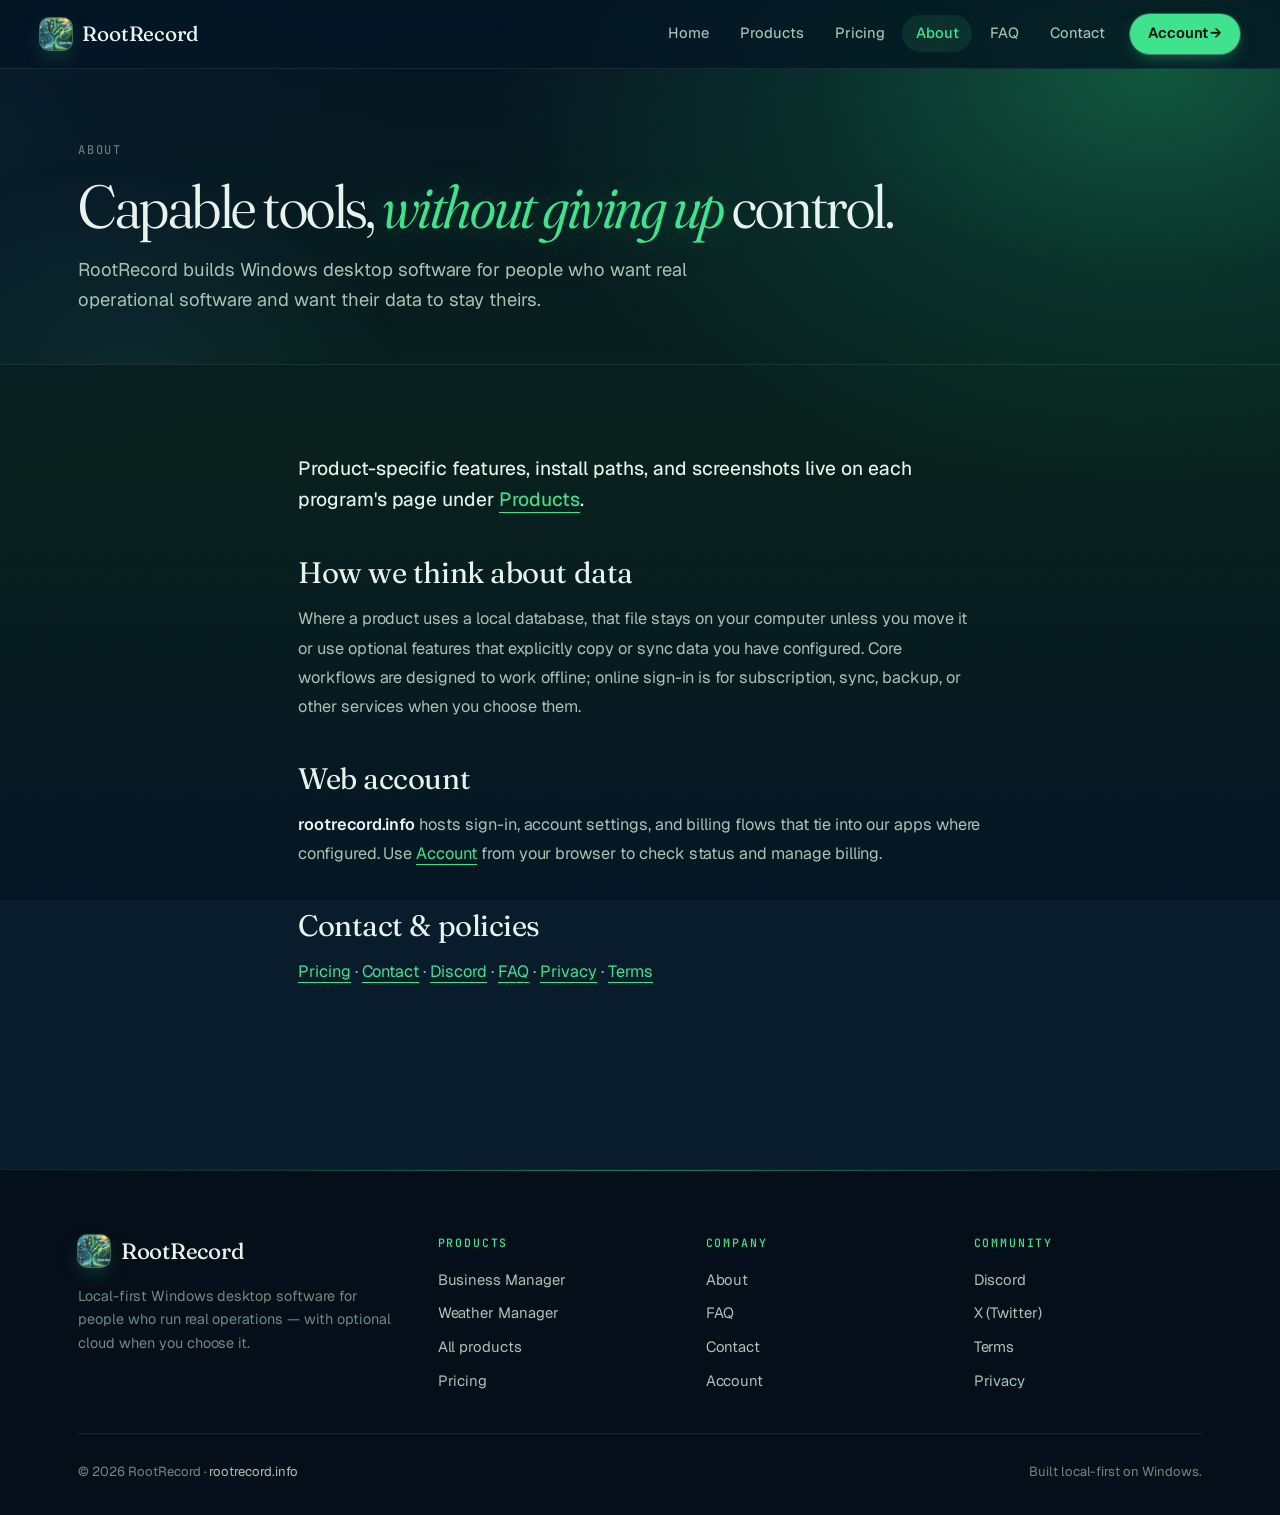
==== commit 3b8134d3: "auto-commit for 9ebdb043-2749-4d29-808c-bfa4f3774c5e" ====
--- a/about.html
+++ b/about.html
@@ -30,13 +30,13 @@
   <meta name="twitter:title" content="About — RootRecord">
   <meta name="twitter:description" content="About RootRecord: local-first Windows desktop software, optional cloud, and rootrecord.info account services.">
   <meta name="twitter:image" content="https://rootrecord.info/assets/og.jpg">
-  <link rel="stylesheet" href="/styles.css">
+  <link rel="stylesheet" href="/styles.css?v=2">
 </head>
 <body>
   <div class="site">
     <header class="site-header">
       <div class="container site-header-inner">
-        <a class="brand" href="/"><span class="brand-mark">R</span>RootRecord</a>
+        <a class="brand" href="/"><img class="brand-mark" src="/favicon-180.png" alt="RootRecord logo" width="32" height="32">RootRecord</a>
         <button class="nav-toggle" type="button" aria-label="Toggle navigation" aria-expanded="false" onclick="document.querySelector('.site-nav').classList.toggle('is-open');this.setAttribute('aria-expanded', this.getAttribute('aria-expanded')==='true'?'false':'true');">Menu</button>
         <nav class="site-nav">
           <a href="/">Home</a>
@@ -81,7 +81,7 @@
       <div class="container">
         <div class="footer-grid">
           <div class="footer-brand">
-            <a class="brand" href="/"><span class="brand-mark">R</span>RootRecord</a>
+            <a class="brand" href="/"><img class="brand-mark" src="/favicon-180.png" alt="RootRecord logo" width="32" height="32">RootRecord</a>
             <p>Local-first Windows desktop software for people who run real operations — with optional cloud when you choose it.</p>
           </div>
           <div class="footer-col"><h4>Products</h4><ul><li><a href="/rootrecord-business-manager.html">Business Manager</a></li><li><a href="/rootrecord-weather-manager.html">Weather Manager</a></li><li><a href="/products.html">All products</a></li><li><a href="/pricing.html">Pricing</a></li></ul></div>
--- a/styles.css
+++ b/styles.css
@@ -164,23 +164,19 @@
 }
 
 .brand-mark {
-  width: 30px;
-  height: 30px;
+  width: 32px;
+  height: 32px;
   border-radius: 9px;
-  background: linear-gradient(145deg, var(--moss) 0%, #1EB671 100%);
-  color: var(--ink-dark);
-  display: grid;
-  place-items: center;
-  font-family: var(--font-mono);
-  font-size: 0.9rem;
-  font-weight: 700;
-  box-shadow: 0 0 0 1px rgba(173, 245, 204, 0.4), 0 8px 22px -8px rgba(63, 226, 141, 0.65), inset 0 -2px 0 rgba(0,0,0,0.15);
+  object-fit: cover;
+  display: block;
+  background: var(--moss-deep);
+  box-shadow: 0 0 0 1px rgba(173, 245, 204, 0.35), 0 8px 22px -8px rgba(63, 226, 141, 0.55);
   transition: transform .35s var(--ease-out), box-shadow .3s ease;
 }
 
 .brand:hover .brand-mark {
-  transform: rotate(-8deg) scale(1.06);
-  box-shadow: 0 0 0 1px rgba(173, 245, 204, 0.7), 0 12px 30px -8px rgba(63, 226, 141, 0.8), inset 0 -2px 0 rgba(0,0,0,0.2);
+  transform: rotate(-6deg) scale(1.06);
+  box-shadow: 0 0 0 1px rgba(173, 245, 204, 0.7), 0 12px 30px -8px rgba(63, 226, 141, 0.8);
 }
 
 .site-nav {
@@ -1019,7 +1015,7 @@
 .prose ul, .prose ol { padding-left: 1.4rem; margin: 0 0 1.25rem; }
 .prose li { margin-bottom: 0.45rem; }
 
-.prose a {
+.prose a:not(.btn) {
   color: var(--moss);
   text-decoration: none;
   background-image: linear-gradient(currentColor, currentColor);
@@ -1030,7 +1026,7 @@
   padding-bottom: 1px;
 }
 
-.prose a:hover { color: var(--moss-bright); }
+.prose a:not(.btn):hover { color: var(--moss-bright); }
 
 .prose code {
   font-family: var(--font-mono);
@@ -1087,8 +1083,8 @@
   border-color: rgba(167, 230, 178, 0.18);
   color: var(--moss-glow);
 }
-.callout-hero a { color: var(--moss); }
-.callout-hero a:hover { color: var(--moss-bright); }
+.callout-hero a:not(.btn) { color: var(--moss); }
+.callout-hero a:not(.btn):hover { color: var(--moss-bright); }
 
 .cta-row {
   display: flex;
